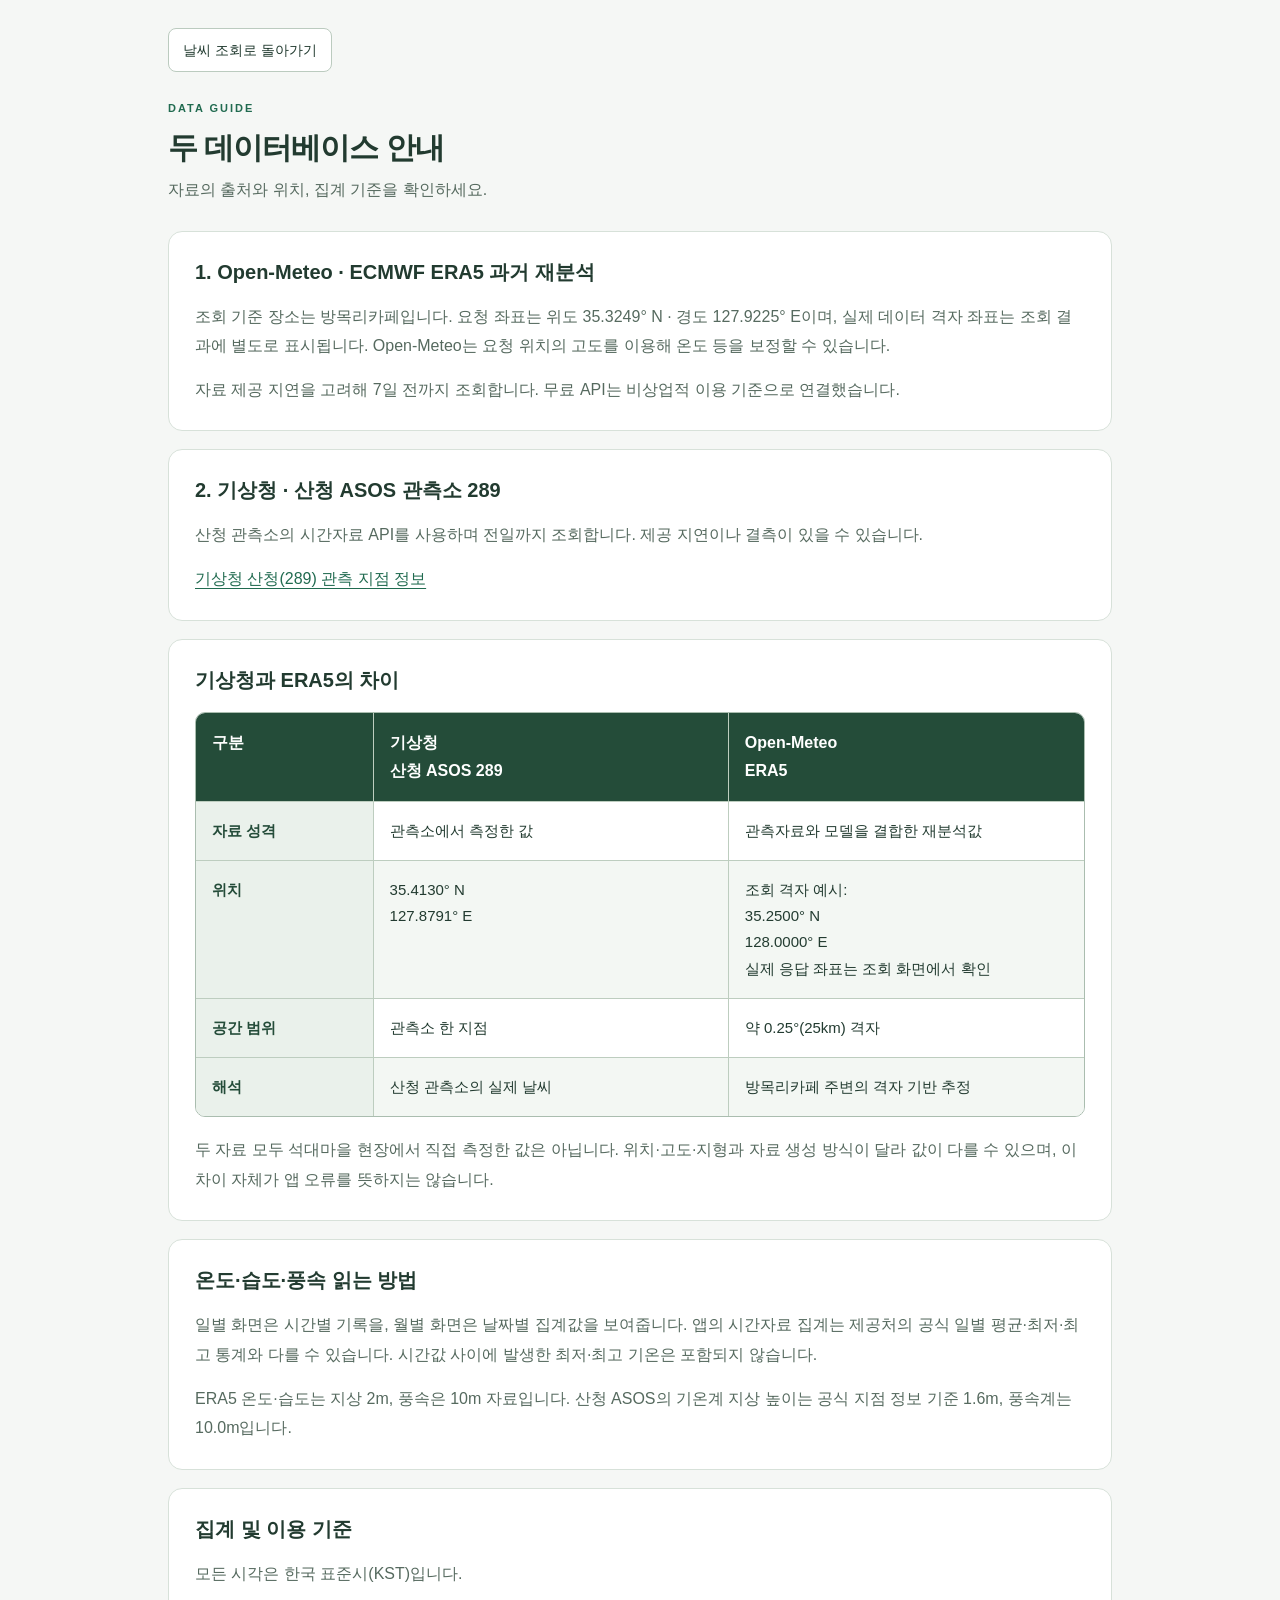
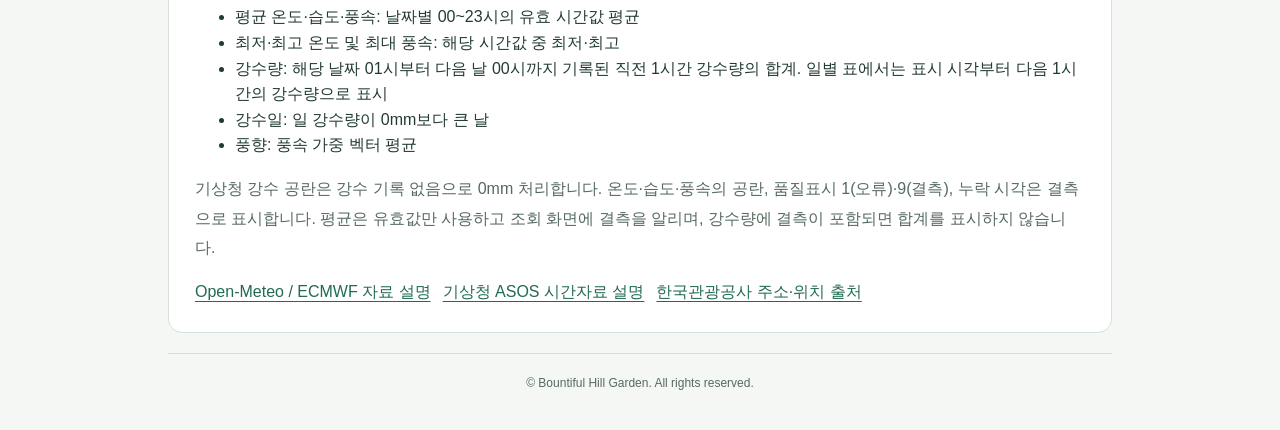
==== data-guide.html @ 792ea29c "Remove repeated explanations from data guide" ====
<!doctype html><html lang="ko"><head><meta charset="utf-8"><meta name="viewport" content="width=device-width,initial-scale=1"><title>두 데이터베이스 안내 · 석대마을 날씨 기록</title><meta name="description" content="산청군 단성면 방목리의 과거 날씨를 일별·월별로 조회하세요."><link rel="stylesheet" href="./design.css?v=20261015-readable"></head><body><main class="shell guide-shell"><a class="outline" href="./index.html">날씨 조회로 돌아가기</a><header class="guide-header"><div class="eyebrow">DATA GUIDE</div><h1>두 데이터베이스 안내</h1><p>자료의 출처와 위치, 집계 기준을 확인하세요.</p></header>
<section class="guide-section"><h2>1. Open-Meteo · ECMWF ERA5 과거 재분석</h2><p>조회 기준 장소는 방목리카페입니다. 요청 좌표는 위도 35.3249° N · 경도 127.9225° E이며, 실제 데이터 격자 좌표는 조회 결과에 별도로 표시됩니다. Open-Meteo는 요청 위치의 고도를 이용해 온도 등을 보정할 수 있습니다.</p><p>자료 제공 지연을 고려해 7일 전까지 조회합니다. 무료 API는 비상업적 이용 기준으로 연결했습니다.</p></section>
<section class="guide-section"><h2>2. 기상청 · 산청 ASOS 관측소 289</h2><p>산청 관측소의 시간자료 API를 사용하며 전일까지 조회합니다. 제공 지연이나 결측이 있을 수 있습니다.</p><p><a href="https://minwon.kma.go.kr/main/obvStn.do?searchFlag=DB001001&amp;searchStn=%EC%82%B0%EC%B2%AD" target="_blank" rel="noopener">기상청 산청(289) 관측 지점 정보</a></p></section>
<section class="guide-section"><h2>기상청과 ERA5의 차이</h2><div class="db-comparison"><table><caption class="sr-only">기상청 산청 관측자료와 ERA5 재분석자료 비교</caption><thead><tr><th scope="col">구분</th><th scope="col">기상청<br>산청 ASOS 289</th><th scope="col">Open-Meteo<br>ERA5</th></tr></thead><tbody><tr><th scope="row">자료 성격</th><td>관측소에서 측정한 값</td><td>관측자료와 모델을 결합한 재분석값</td></tr><tr><th scope="row">위치</th><td>35.4130° N<br>127.8791° E</td><td>조회 격자 예시:<br>35.2500° N<br>128.0000° E<br>실제 응답 좌표는 조회 화면에서 확인</td></tr><tr><th scope="row">공간 범위</th><td>관측소 한 지점</td><td>약 0.25°(25km) 격자</td></tr><tr><th scope="row">해석</th><td>산청 관측소의 실제 날씨</td><td>방목리카페 주변의 격자 기반 추정</td></tr></tbody></table></div><p>두 자료 모두 석대마을 현장에서 직접 측정한 값은 아닙니다. 위치·고도·지형과 자료 생성 방식이 달라 값이 다를 수 있으며, 이 차이 자체가 앱 오류를 뜻하지는 않습니다.</p></section>
<section class="guide-section"><h2>온도·습도·풍속 읽는 방법</h2><p>일별 화면은 시간별 기록을, 월별 화면은 날짜별 집계값을 보여줍니다. 앱의 시간자료 집계는 제공처의 공식 일별 평균·최저·최고 통계와 다를 수 있습니다. 시간값 사이에 발생한 최저·최고 기온은 포함되지 않습니다.</p><p>ERA5 온도·습도는 지상 2m, 풍속은 10m 자료입니다. 산청 ASOS의 기온계 지상 높이는 공식 지점 정보 기준 1.6m, 풍속계는 10.0m입니다.</p></section>
<section class="guide-section"><h2>집계 및 이용 기준</h2><p>모든 시각은 한국 표준시(KST)입니다.</p><ul><li>평균 온도·습도·풍속: 날짜별 00~23시의 유효 시간값 평균</li><li>최저·최고 온도 및 최대 풍속: 해당 시간값 중 최저·최고</li><li>강수량: 해당 날짜 01시부터 다음 날 00시까지 기록된 직전 1시간 강수량의 합계. 일별 표에서는 표시 시각부터 다음 1시간의 강수량으로 표시</li><li>강수일: 일 강수량이 0mm보다 큰 날</li><li>풍향: 풍속 가중 벡터 평균</li></ul><p>기상청 강수 공란은 강수 기록 없음으로 0mm 처리합니다. 온도·습도·풍속의 공란, 품질표시 1(오류)·9(결측), 누락 시각은 결측으로 표시합니다. 평균은 유효값만 사용하고 조회 화면에 결측을 알리며, 강수량에 결측이 포함되면 합계를 표시하지 않습니다.</p><p class="reference"><a href="https://open-meteo.com/en/docs/historical-weather-api" target="_blank" rel="noopener">Open-Meteo / ECMWF 자료 설명</a><a href="https://www.data.go.kr/data/15057210/openapi.do" target="_blank" rel="noopener">기상청 ASOS 시간자료 설명</a><a href="https://korean.visitkorea.or.kr/detail/ms_detail.do?cotid=a7427859-0ffd-41d9-b59a-51870dbc0fd1" target="_blank" rel="noopener">한국관광공사 주소·위치 출처</a></p></section><div class="copyright">© Bountiful Hill Garden. All rights reserved.</div></main></body></html>
---- design.css ----
:root{--green:#216b50;--ink:#223b30;--muted:#566a5f;--line:#d7e1d9;--soft:#f0f5f0}*{box-sizing:border-box}body{margin:0;background:#f5f7f5;color:var(--ink);font-family:Arial,'Apple SD Gothic Neo','Malgun Gothic',sans-serif;font-size:16px;line-height:1.6}button,input,select{font:inherit}button{cursor:pointer}button:disabled{cursor:default;opacity:.5}a{color:var(--green);text-underline-offset:4px}button:focus-visible,a:focus-visible,input:focus-visible,select:focus-visible,summary:focus-visible{outline:3px solid #77b798;outline-offset:3px}.layout{display:block}.shell{max-width:1180px;padding:28px;margin:auto}.top{border-bottom:1px solid var(--line);padding-bottom:16px;font-size:13px;color:var(--muted)}.hero{display:flex;justify-content:space-between;gap:24px;align-items:center;padding:30px 0}.eyebrow{font-size:11px;letter-spacing:2px;font-weight:700;color:var(--green)}h1{font-size:32px;line-height:1.3;letter-spacing:-1px;margin:10px 0}h2{font-size:21px;line-height:1.4;margin:0}h3{font-size:19px;margin:0 0 14px;line-height:1.4}p{margin:0;color:var(--muted)}.hero p{font-size:15px}.location{padding:16px 20px;background:var(--soft);border:1px solid var(--line);border-radius:12px;font-size:14px;max-width:360px}.location strong{display:block;margin-bottom:5px}.panel{background:#fff;border:1px solid var(--line);border-radius:14px}.database-panel{padding:20px;margin-bottom:24px}label{display:block;font-size:14px;font-weight:700;margin-bottom:8px}select,input{color:var(--ink);background:#fff;border:1px solid #bbcbbf;border-radius:8px;padding:11px 12px;min-height:46px;max-width:100%}.database-panel select{width:100%}.database-explanation{margin-top:12px;font-size:14px;color:var(--muted)}summary{cursor:pointer;color:var(--green);font-weight:600;padding:4px 0}.database-explanation p{margin-top:8px;line-height:1.8}.section-head{display:flex;align-items:center;justify-content:space-between;gap:12px;margin:24px 0 14px;flex-wrap:wrap}.section-head>div{min-width:0}.sub{font-size:14px;color:var(--muted);line-height:1.7}.filters{display:grid;grid-template-columns:1fr 1.4fr auto;gap:20px;padding:20px;align-items:end}.filters>div{min-width:0}.filters .hint{display:none}.filters input{width:100%}.seg{display:flex;padding:4px;background:#edf2ed;border-radius:10px}.seg button{flex:1;border:0;border-radius:7px;background:transparent;padding:10px 14px;color:var(--muted);min-height:44px}.seg button.active{background:white;color:var(--green);font-weight:700;box-shadow:0 1px 4px #173c3014}.primary{border:1px solid var(--green);background:var(--green);color:white;padding:12px 22px;min-height:48px;border-radius:9px;font-weight:700}.primary:hover:not(:disabled){background:#19543e}.outline{background:white;border:1px solid #bbcbbf;color:var(--ink);border-radius:8px;padding:10px 14px;min-height:44px;text-decoration:none;display:inline-block;font-size:14px}.status{font-size:14px;color:var(--muted);line-height:1.7;margin:12px 0 24px;min-height:24px}.status.error{color:#a03625}.date-with-weekday{display:flex;align-items:center;gap:8px;min-width:0}.date-with-weekday input{flex:1;min-width:0}.weekday{padding:11px 10px;background:var(--soft);border-radius:8px;font-size:14px;white-space:nowrap;color:var(--green);font-weight:700}[hidden]{display:none!important}.coordinate-panel{display:grid;grid-template-columns:1fr 1fr;gap:20px;padding:18px 20px;margin-bottom:16px;background:#eaf2ec;border:1px solid var(--line);border-radius:12px}.coordinate-panel strong{display:block;font-size:14px;margin-bottom:5px}.coordinate-panel span{font-size:15px;line-height:1.8}.cards{display:grid;grid-template-columns:repeat(4,minmax(0,1fr));gap:14px}.card{padding:20px}.card .symbol{display:none}.card small{font-size:15px;color:var(--muted)}.number{font-size:36px;line-height:1.25;font-weight:700;letter-spacing:-1px;margin:14px 0 10px;font-variant-numeric:tabular-nums}.number span{font-size:16px;font-weight:400;margin-left:5px;color:var(--muted);letter-spacing:0}.detail{font-size:13px;color:var(--muted);line-height:1.7;overflow-wrap:anywhere}.chart-panel,.table-panel,.compare-box{padding:22px;margin-top:20px}.chart-top{display:flex;justify-content:space-between;align-items:center;gap:16px;flex-wrap:wrap}.metric{display:flex;gap:5px;flex-wrap:wrap}.metric button{padding:9px 14px;min-height:42px;background:#f0f4f0;border:1px solid transparent;border-radius:7px;color:var(--muted);font-size:14px}.metric button.active{background:#e4eee6;border-color:#b7cdbb;color:#19543e;font-weight:700}.chart{height:230px;margin-top:22px}.chart svg,.compare-chart svg{width:100%;height:100%;display:block;overflow:visible}.empty{display:grid;place-items:center;height:100%;text-align:center;color:var(--muted);font-size:14px}.table-wrap{overflow:auto;max-width:100%;max-height:420px;margin-top:18px;border:1px solid var(--line);border-radius:9px;overscroll-behavior-x:contain}table{border-collapse:separate;border-spacing:0;width:100%;font-size:15px;white-space:nowrap;font-variant-numeric:tabular-nums}th,td{padding:14px 16px;text-align:right;border-bottom:1px solid var(--line)}th{background:#eaf1eb;color:#354f40;font-size:14px;font-weight:700;position:sticky;top:0;z-index:2}th:first-child,td:first-child{text-align:left}tbody tr:last-child td{border-bottom:0}tbody tr:nth-child(even) td{background:#f7f9f7}td.rain{color:#1b6247;font-weight:700}tbody tr:hover td{background:#eef4ef}.record-cards{display:none}.compare-box{margin-bottom:24px}.compare-form{display:grid;grid-template-columns:1fr 1fr auto;align-items:end;gap:18px;margin:20px 0}.compare-form>div{min-width:0}.compare-form input{width:100%}.compare-results{display:grid;grid-template-columns:repeat(3,minmax(0,1fr));gap:14px}.compare-card{padding:18px;background:var(--soft);border:1px solid var(--line);border-radius:10px;font-size:15px;line-height:1.8}.compare-card small{display:block;color:var(--muted);font-size:13px}.compare-card strong{display:block;font-size:30px;color:var(--ink);margin:8px 0;font-variant-numeric:tabular-nums}.compare-legend{display:flex;gap:18px;flex-wrap:wrap;margin-top:22px;font-size:14px}.compare-chart{height:230px;margin-top:14px}.guide-link{text-align:center;margin:26px 0 18px}.guide-link a{display:inline-block;padding:10px;font-size:15px;font-weight:600}.copyright{text-align:center;padding:20px 0 8px;margin-top:20px;border-top:1px solid var(--line);font-size:12px;color:var(--muted)}
/* A dedicated document layout keeps the comparison readable. */
.guide-shell{max-width:1000px}.guide-header{margin:28px 0}.guide-header h1{font-size:30px}.guide-header p{max-width:720px}.guide-section{padding:26px;background:#fff;border:1px solid var(--line);border-radius:14px;margin-bottom:18px}.guide-section p+p{margin-top:14px}.guide-section p{line-height:1.85;font-size:16px}.db-comparison{border:1px solid #aabdaf;border-radius:10px;overflow:hidden;margin:18px 0}.db-comparison table{table-layout:fixed;white-space:normal;font-size:15px}.db-comparison th,.db-comparison td{position:static;text-align:left;vertical-align:top;padding:16px;border-right:1px solid #bdcdbf;border-bottom:1px solid #bdcdbf;line-height:1.75;overflow-wrap:anywhere}.db-comparison thead th{background:#244c39;color:white;font-size:16px}.db-comparison th:first-child{width:20%}.db-comparison tr>*:last-child{border-right:0}.db-comparison tbody th{background:#eaf1eb;color:#244c39;font-weight:700;font-size:15px}.db-comparison tbody tr:last-child>*{border-bottom:0}.db-comparison tbody tr:nth-child(even) td{background:#f3f7f3}.guide-note{padding:14px 16px;background:var(--soft);border-radius:8px}.reference{font-size:14px;line-height:2}.reference a{display:inline-block;margin-right:12px}.sr-only{position:absolute;width:1px;height:1px;padding:0;margin:-1px;overflow:hidden;clip:rect(0,0,0,0);white-space:nowrap;border:0}
@media(max-width:900px){.location{display:none}.cards{grid-template-columns:repeat(2,minmax(0,1fr))}.filters{grid-template-columns:1fr 1fr}.filters .primary{grid-column:1/-1}.compare-form{grid-template-columns:1fr 1fr}.compare-form button{grid-column:1/-1}}
@media(max-width:700px){body{font-size:15px}.shell{padding:20px 16px}.top{font-size:12px}.hero{padding:24px 0}.hero h1{font-size:28px}.hero p{font-size:15px;line-height:1.75}.section-head{margin:22px 0 12px}h2{font-size:19px}.database-panel,.filters{padding:16px}.database-panel{margin-bottom:20px}.filters{grid-template-columns:1fr;gap:16px}.filters .primary{grid-column:auto}.database-panel select{font-size:16px}.status{font-size:14px;margin-bottom:20px}.coordinate-panel{grid-template-columns:1fr;gap:14px;padding:16px}.coordinate-panel strong{font-size:14px}.coordinate-panel span{font-size:15px}.cards{gap:10px}.card{padding:16px}.card small{font-size:14px}.number{font-size:32px;margin:12px 0 8px}.number span{font-size:14px}.detail{font-size:13px}.chart-panel,.table-panel,.compare-box{padding:16px;margin-top:18px}.metric{display:grid;grid-template-columns:repeat(4,minmax(0,1fr));width:100%;gap:6px}.metric button{padding:9px 4px;font-size:14px;min-height:44px}.chart,.compare-chart{height:210px}.chart-top{align-items:flex-start}.sub{font-size:14px}.table-wrap{max-height:380px}.table-wrap table{min-width:780px}.compare-box .table-wrap table{min-width:450px}th,td{padding:13px 14px}.table-wrap th:first-child,.table-wrap td:first-child{position:sticky;left:0;background:#fff;z-index:1}.table-wrap th:first-child{background:#eaf1eb;z-index:3}.compare-form{grid-template-columns:1fr;gap:14px}.compare-form button{grid-column:auto}.compare-results{grid-template-columns:1fr;gap:10px}.compare-card{padding:16px}.compare-card strong{font-size:29px}.copyright{font-size:12px}.guide-header h1{font-size:27px}.guide-header{margin:24px 0}.guide-section{padding:18px 16px}.guide-section h3{font-size:19px}.guide-section p{font-size:15px;line-height:1.85}.db-comparison{margin:16px -4px}.db-comparison th:first-child{width:19%}.db-comparison th,.db-comparison td{padding:12px 8px;font-size:14px;line-height:1.75}.db-comparison thead th{font-size:14px}.db-comparison tbody th{font-size:14px}.reference a{margin-bottom:6px}.guide-note{padding:12px}.outline{font-size:14px}}
@media(max-width:360px){.shell{padding:16px 12px}.card{padding:13px}.number{font-size:28px}.number span{font-size:13px}.weekday{padding:11px 7px}.db-comparison th,.db-comparison td{padding:10px 6px;font-size:13px}}

.guide-section h2{font-size:20px;margin-bottom:16px}@media(max-width:700px){.guide-section h2{font-size:19px}}
.db-comparison tbody th{word-break:keep-all;overflow-wrap:normal}@media(max-width:700px){.db-comparison th:first-child{width:22%}}
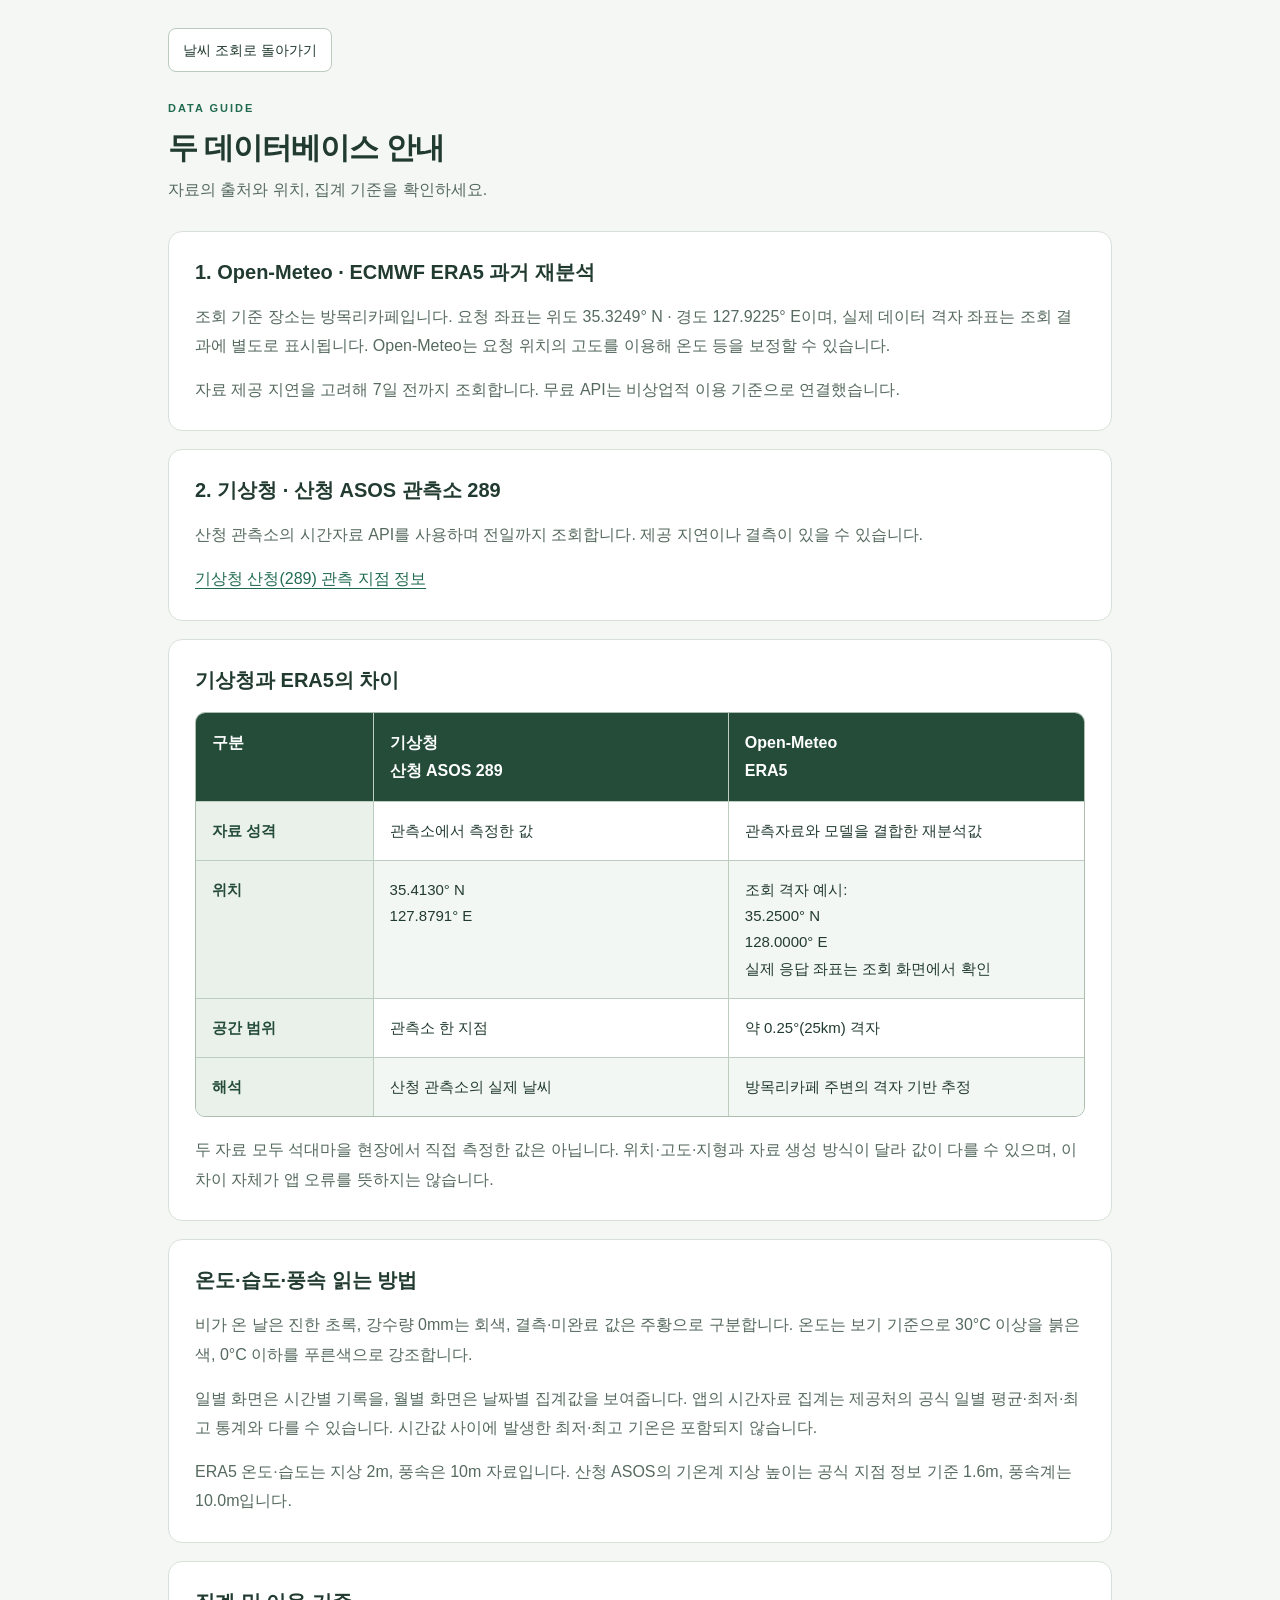
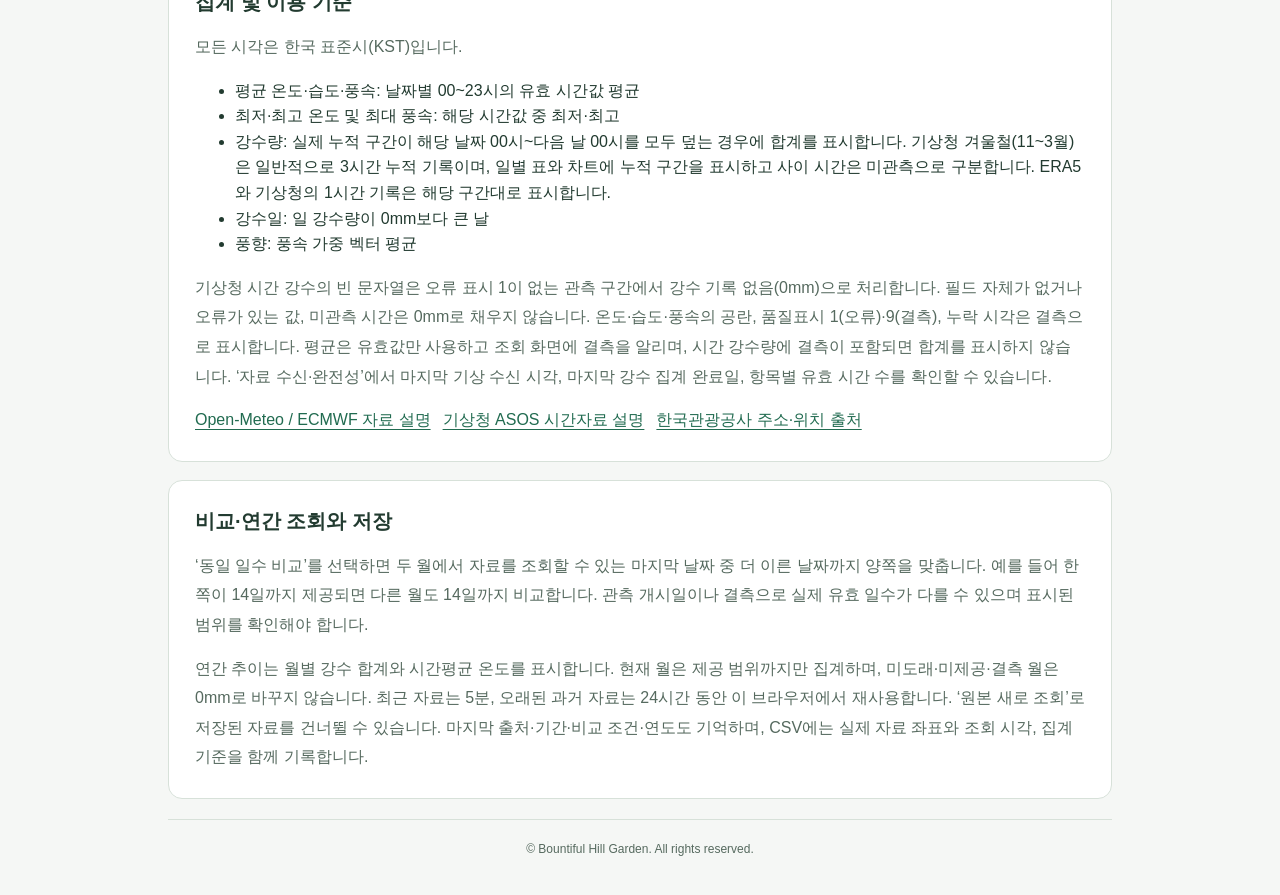
==== commit 72f4a285: "Improve weather tabs, rainfall readability, data quality and annual trends" ====
--- a/data-guide.html
+++ b/data-guide.html
@@ -2,5 +2,5 @@
 <section class="guide-section"><h2>1. Open-Meteo · ECMWF ERA5 과거 재분석</h2><p>조회 기준 장소는 방목리카페입니다. 요청 좌표는 위도 35.3249° N · 경도 127.9225° E이며, 실제 데이터 격자 좌표는 조회 결과에 별도로 표시됩니다. Open-Meteo는 요청 위치의 고도를 이용해 온도 등을 보정할 수 있습니다.</p><p>자료 제공 지연을 고려해 7일 전까지 조회합니다. 무료 API는 비상업적 이용 기준으로 연결했습니다.</p></section>
 <section class="guide-section"><h2>2. 기상청 · 산청 ASOS 관측소 289</h2><p>산청 관측소의 시간자료 API를 사용하며 전일까지 조회합니다. 제공 지연이나 결측이 있을 수 있습니다.</p><p><a href="https://minwon.kma.go.kr/main/obvStn.do?searchFlag=DB001001&amp;searchStn=%EC%82%B0%EC%B2%AD" target="_blank" rel="noopener">기상청 산청(289) 관측 지점 정보</a></p></section>
 <section class="guide-section"><h2>기상청과 ERA5의 차이</h2><div class="db-comparison"><table><caption class="sr-only">기상청 산청 관측자료와 ERA5 재분석자료 비교</caption><thead><tr><th scope="col">구분</th><th scope="col">기상청<br>산청 ASOS 289</th><th scope="col">Open-Meteo<br>ERA5</th></tr></thead><tbody><tr><th scope="row">자료 성격</th><td>관측소에서 측정한 값</td><td>관측자료와 모델을 결합한 재분석값</td></tr><tr><th scope="row">위치</th><td>35.4130° N<br>127.8791° E</td><td>조회 격자 예시:<br>35.2500° N<br>128.0000° E<br>실제 응답 좌표는 조회 화면에서 확인</td></tr><tr><th scope="row">공간 범위</th><td>관측소 한 지점</td><td>약 0.25°(25km) 격자</td></tr><tr><th scope="row">해석</th><td>산청 관측소의 실제 날씨</td><td>방목리카페 주변의 격자 기반 추정</td></tr></tbody></table></div><p>두 자료 모두 석대마을 현장에서 직접 측정한 값은 아닙니다. 위치·고도·지형과 자료 생성 방식이 달라 값이 다를 수 있으며, 이 차이 자체가 앱 오류를 뜻하지는 않습니다.</p></section>
-<section class="guide-section"><h2>온도·습도·풍속 읽는 방법</h2><p>일별 화면은 시간별 기록을, 월별 화면은 날짜별 집계값을 보여줍니다. 앱의 시간자료 집계는 제공처의 공식 일별 평균·최저·최고 통계와 다를 수 있습니다. 시간값 사이에 발생한 최저·최고 기온은 포함되지 않습니다.</p><p>ERA5 온도·습도는 지상 2m, 풍속은 10m 자료입니다. 산청 ASOS의 기온계 지상 높이는 공식 지점 정보 기준 1.6m, 풍속계는 10.0m입니다.</p></section>
-<section class="guide-section"><h2>집계 및 이용 기준</h2><p>모든 시각은 한국 표준시(KST)입니다.</p><ul><li>평균 온도·습도·풍속: 날짜별 00~23시의 유효 시간값 평균</li><li>최저·최고 온도 및 최대 풍속: 해당 시간값 중 최저·최고</li><li>강수량: 해당 날짜 01시부터 다음 날 00시까지 기록된 직전 1시간 강수량의 합계. 일별 표에서는 표시 시각부터 다음 1시간의 강수량으로 표시</li><li>강수일: 일 강수량이 0mm보다 큰 날</li><li>풍향: 풍속 가중 벡터 평균</li></ul><p>기상청 강수 공란은 강수 기록 없음으로 0mm 처리합니다. 온도·습도·풍속의 공란, 품질표시 1(오류)·9(결측), 누락 시각은 결측으로 표시합니다. 평균은 유효값만 사용하고 조회 화면에 결측을 알리며, 강수량에 결측이 포함되면 합계를 표시하지 않습니다.</p><p class="reference"><a href="https://open-meteo.com/en/docs/historical-weather-api" target="_blank" rel="noopener">Open-Meteo / ECMWF 자료 설명</a><a href="https://www.data.go.kr/data/15057210/openapi.do" target="_blank" rel="noopener">기상청 ASOS 시간자료 설명</a><a href="https://korean.visitkorea.or.kr/detail/ms_detail.do?cotid=a7427859-0ffd-41d9-b59a-51870dbc0fd1" target="_blank" rel="noopener">한국관광공사 주소·위치 출처</a></p></section><div class="copyright">© Bountiful Hill Garden. All rights reserved.</div></main></body></html>+<section class="guide-section"><h2>온도·습도·풍속 읽는 방법</h2><p>비가 온 날은 진한 초록, 강수량 0mm는 회색, 결측·미완료 값은 주황으로 구분합니다. 온도는 보기 기준으로 30°C 이상을 붉은색, 0°C 이하를 푸른색으로 강조합니다.</p><p>일별 화면은 시간별 기록을, 월별 화면은 날짜별 집계값을 보여줍니다. 앱의 시간자료 집계는 제공처의 공식 일별 평균·최저·최고 통계와 다를 수 있습니다. 시간값 사이에 발생한 최저·최고 기온은 포함되지 않습니다.</p><p>ERA5 온도·습도는 지상 2m, 풍속은 10m 자료입니다. 산청 ASOS의 기온계 지상 높이는 공식 지점 정보 기준 1.6m, 풍속계는 10.0m입니다.</p></section>
+<section class="guide-section"><h2>집계 및 이용 기준</h2><p>모든 시각은 한국 표준시(KST)입니다.</p><ul><li>평균 온도·습도·풍속: 날짜별 00~23시의 유효 시간값 평균</li><li>최저·최고 온도 및 최대 풍속: 해당 시간값 중 최저·최고</li><li>강수량: 실제 누적 구간이 해당 날짜 00시~다음 날 00시를 모두 덮는 경우에 합계를 표시합니다. 기상청 겨울철(11~3월)은 일반적으로 3시간 누적 기록이며, 일별 표와 차트에 누적 구간을 표시하고 사이 시간은 미관측으로 구분합니다. ERA5와 기상청의 1시간 기록은 해당 구간대로 표시합니다.</li><li>강수일: 일 강수량이 0mm보다 큰 날</li><li>풍향: 풍속 가중 벡터 평균</li></ul><p>기상청 시간 강수의 빈 문자열은 오류 표시 1이 없는 관측 구간에서 강수 기록 없음(0mm)으로 처리합니다. 필드 자체가 없거나 오류가 있는 값, 미관측 시간은 0mm로 채우지 않습니다. 온도·습도·풍속의 공란, 품질표시 1(오류)·9(결측), 누락 시각은 결측으로 표시합니다. 평균은 유효값만 사용하고 조회 화면에 결측을 알리며, 시간 강수량에 결측이 포함되면 합계를 표시하지 않습니다. ‘자료 수신·완전성’에서 마지막 기상 수신 시각, 마지막 강수 집계 완료일, 항목별 유효 시간 수를 확인할 수 있습니다.</p><p class="reference"><a href="https://open-meteo.com/en/docs/historical-weather-api" target="_blank" rel="noopener">Open-Meteo / ECMWF 자료 설명</a><a href="https://www.data.go.kr/data/15057210/openapi.do" target="_blank" rel="noopener">기상청 ASOS 시간자료 설명</a><a href="https://korean.visitkorea.or.kr/detail/ms_detail.do?cotid=a7427859-0ffd-41d9-b59a-51870dbc0fd1" target="_blank" rel="noopener">한국관광공사 주소·위치 출처</a></p></section><section class="guide-section"><h2>비교·연간 조회와 저장</h2><p>‘동일 일수 비교’를 선택하면 두 월에서 자료를 조회할 수 있는 마지막 날짜 중 더 이른 날짜까지 양쪽을 맞춥니다. 예를 들어 한쪽이 14일까지 제공되면 다른 월도 14일까지 비교합니다. 관측 개시일이나 결측으로 실제 유효 일수가 다를 수 있으며 표시된 범위를 확인해야 합니다.</p><p>연간 추이는 월별 강수 합계와 시간평균 온도를 표시합니다. 현재 월은 제공 범위까지만 집계하며, 미도래·미제공·결측 월은 0mm로 바꾸지 않습니다. 최근 자료는 5분, 오래된 과거 자료는 24시간 동안 이 브라우저에서 재사용합니다. ‘원본 새로 조회’로 저장된 자료를 건너뛸 수 있습니다. 마지막 출처·기간·비교 조건·연도도 기억하며, CSV에는 실제 자료 좌표와 조회 시각, 집계 기준을 함께 기록합니다.</p></section><div class="copyright">© Bountiful Hill Garden. All rights reserved.</div></main></body></html>
--- a/design.css
+++ b/design.css
@@ -7,3 +7,13 @@
 
 .guide-section h2{font-size:20px;margin-bottom:16px}@media(max-width:700px){.guide-section h2{font-size:19px}}
 .db-comparison tbody th{word-break:keep-all;overflow-wrap:normal}@media(max-width:700px){.db-comparison th:first-child{width:22%}}
+/* Separate tasks and keep query controls within one desktop row. */
+.view-tabs{display:flex;gap:6px;border-bottom:1px solid var(--line);margin-bottom:20px}.view-tabs button{border:0;background:transparent;color:var(--muted);font-weight:700;font-size:16px;padding:12px 24px;min-height:48px;border-bottom:3px solid transparent}.view-tabs button[aria-selected="true"]{color:var(--green);border-bottom-color:var(--green)}.query-controls{display:grid;grid-template-columns:minmax(250px,1.3fr) minmax(0,3fr);gap:18px;align-items:start;background:white;border:1px solid var(--line);border-radius:12px;padding:18px}.query-controls .database-panel{border:0;padding:0;margin:0;background:transparent}.query-controls .filters,.query-controls .compare-form{border:0;background:transparent;padding:0;margin:0;gap:16px;grid-template-columns:minmax(130px,1fr) minmax(170px,1.3fr) auto}.query-controls .compare-form{grid-template-columns:1fr 1fr auto}.database-explanation{font-size:13px;margin-top:8px}.coordinate-disclosure{margin:0 0 16px;border:1px solid var(--line);background:#edf3ee;border-radius:10px;padding:10px 16px}.coordinate-disclosure>summary{font-size:14px}.coordinate-disclosure .coordinate-panel{border:0;padding:8px 0 0;background:none;margin:0}.record-disclosure>summary{font-size:19px;color:var(--ink);padding:0;font-weight:700}.disclosure-content{margin-top:12px}.hero{padding:22px 0}.query-heading{margin-top:16px}.compact-controls{display:flex;justify-content:space-between;align-items:center;gap:12px;border:1px solid var(--line);border-radius:10px;background:white;padding:12px 14px}.compact-controls p{font-size:14px;line-height:1.7}.compact-controls button{flex-shrink:0}.rain-summary{width:100%;min-width:0!important;table-layout:fixed;white-space:normal}.rain-summary th,.rain-summary td{text-align:center;padding:12px 10px;font-size:15px;position:static!important}.rain-summary th:first-child,.rain-summary td:first-child{text-align:left}.rain-summary td strong{font-size:22px;font-weight:700}.rain-summary .stat-label{color:var(--muted)}.compare-results{display:block}.compare-summary-wrap{overflow:auto;border:1px solid var(--line);border-radius:10px}.compare-change{margin-top:12px;font-size:15px;background:var(--soft);border-radius:8px;padding:10px 14px}.compare-meta{margin-top:10px;font-size:13px;color:var(--muted);line-height:1.7}.comparison>.section-head{margin:0}.compare-box{margin-top:0}.table-panel{max-height:none}#comparison .compare-chart{height:220px}
+@media(min-width:701px) and (max-width:1000px){.query-controls{grid-template-columns:1fr}.query-controls .filters,.query-controls .compare-form{grid-template-columns:1fr 1fr auto}.query-controls .filters .primary,.query-controls .compare-form button{grid-column:auto}}
+@media(max-width:700px){.hero{padding:16px 0}.hero .eyebrow{display:none}.hero h1{margin:4px 0 8px}.hero p{font-size:14px}.view-tabs{position:sticky;top:0;background:#f5f7f5;z-index:5;margin-bottom:16px}.view-tabs button{flex:1;padding:11px 12px}.query-controls{grid-template-columns:1fr;padding:16px;gap:14px}.query-controls .filters{grid-template-columns:1fr 1fr;gap:12px}.query-controls .filters .primary{grid-column:1/-1}.query-controls .compare-form{grid-template-columns:1fr 1fr;gap:12px}.query-controls .compare-form button{grid-column:1/-1}.query-controls .seg button{padding:10px 8px;font-size:15px}.query-controls .weekday{font-size:12px;padding:10px 5px}.query-controls .date-with-weekday{flex-wrap:wrap}.query-controls .weekday{padding:0;background:none}.record-disclosure>summary{font-size:18px;min-height:28px}.coordinate-disclosure{padding:9px 14px}.cards .detail{font-size:13px}.card{padding:14px}.number{font-size:30px}.rain-summary th,.rain-summary td{font-size:13px;padding:10px 6px}.rain-summary td strong{font-size:20px}.rain-summary th:first-child{width:24%}.compare-change{font-size:14px;padding:10px 12px}.compare-meta{font-size:13px}.compare-box .section-head .sub{font-size:13px}.compare-box .table-wrap{max-height:320px}.compact-controls{align-items:flex-start}#comparison .compare-chart{height:195px}}
+/* Data quality, observed precipitation intervals and yearly exploration. */
+.same-days{grid-column:1/-1;display:flex;align-items:center;gap:8px;margin:0;font-size:14px;color:var(--green)}.same-days input{width:18px!important;height:18px;min-height:0;margin:0;accent-color:var(--green)}.year-form{display:grid;grid-template-columns:minmax(120px,1fr) auto;gap:16px;align-items:end}.year-form input{width:100%;max-width:260px}.quality-disclosure{margin-bottom:12px;border:1px solid var(--line);border-radius:10px;background:white;padding:10px 14px}.quality-disclosure summary{font-size:14px}.quality-report{margin:8px 0 12px}.quality-report p{font-size:14px;line-height:1.8;margin-top:5px}.rain-window{display:block;font-size:12px;color:var(--muted);font-weight:400;line-height:1.6;margin-top:3px}.retry-row{margin:0 0 16px}.retry-row:has(>button:not([hidden])){display:block}.retry-row:has(>button[hidden]):not(:has(>button:not([hidden]))){display:none}.year-box{padding:22px}.year-box .section-head{margin:0 0 16px}.year-box .table-wrap{max-height:440px}.year-box td:last-child{white-space:normal;min-width:240px}.year-box .metric{margin-bottom:14px}.year-box #yearQuality{margin-top:10px}.year-box table{min-width:680px}.year-box .chart{height:230px}#coverage{font-size:13px;line-height:1.8;max-width:760px}.compare-meta{line-height:1.8}.view-tabs button{padding-left:20px;padding-right:20px}
+@media(max-width:700px){.view-tabs button{font-size:14px;padding:11px 6px}.year-form{grid-template-columns:1fr auto}.year-form input{max-width:none}.year-box{padding:16px}.year-box .section-head{align-items:flex-start}.quality-report p{font-size:13px}.quality-disclosure{padding:9px 14px}.quality-disclosure summary{font-size:14px}.rain-window{font-size:12px}.table-wrap table{min-width:740px}.year-box .table-wrap table{min-width:630px}.year-box .chart{height:210px}.same-days{font-size:13px}#coverage{font-size:13px}.compare-summary-wrap .rain-summary{min-width:0!important}}
+/* Precipitation is primary; zero and unobserved values stay readable. */
+.prominent-tabs{border:1px solid #c4d3c8;background:#e8efe9;padding:5px;border-radius:12px;gap:6px}.prominent-tabs button{flex:1;border:1px solid transparent;border-bottom:1px solid transparent;border-radius:8px;color:#4e6255;padding:12px 16px;background:transparent;font-weight:700}.prominent-tabs button[aria-selected="true"]{background:#216b50;color:#fff;border-color:#216b50;box-shadow:0 2px 5px #173c301a}.cards>.card:first-child{background:#edf6ee;border-color:#9cbea5}.cards>.card:first-child>small{color:#195239;font-weight:700}.cards>.card:first-child .number{font-size:40px}.rain-wet{color:#175b3e!important;font-weight:700!important}.rain-zero,.unobserved{color:#647268!important;font-weight:400!important}.quality-warning{color:#8f590c!important;font-weight:700!important}.rain-day td:first-child{color:#175b3e;font-weight:700;border-left:3px solid #216b50}.temp-hot{color:#a33b28;font-weight:700}.temp-cold{color:#235f92;font-weight:700}.data-legend{margin-top:12px;font-size:13px;line-height:1.8;color:#5d6f62}.data-legend b{color:#175b3e}.rain-zero .rain-window,.unobserved .rain-window{color:#647268}.rain-summary td.rain-zero strong{font-weight:400}.quality-report p{color:#4f6356}.same-days{background:#eef5ef;padding:7px 9px;border-radius:6px}
+@media(max-width:700px){.prominent-tabs{background:#e8efe9;margin-bottom:16px;padding:4px}.prominent-tabs button{font-size:14px;padding:11px 5px}.cards>.card:first-child .number{font-size:35px}.data-legend{font-size:12px}.rain-day td:first-child{border-left-width:2px}}
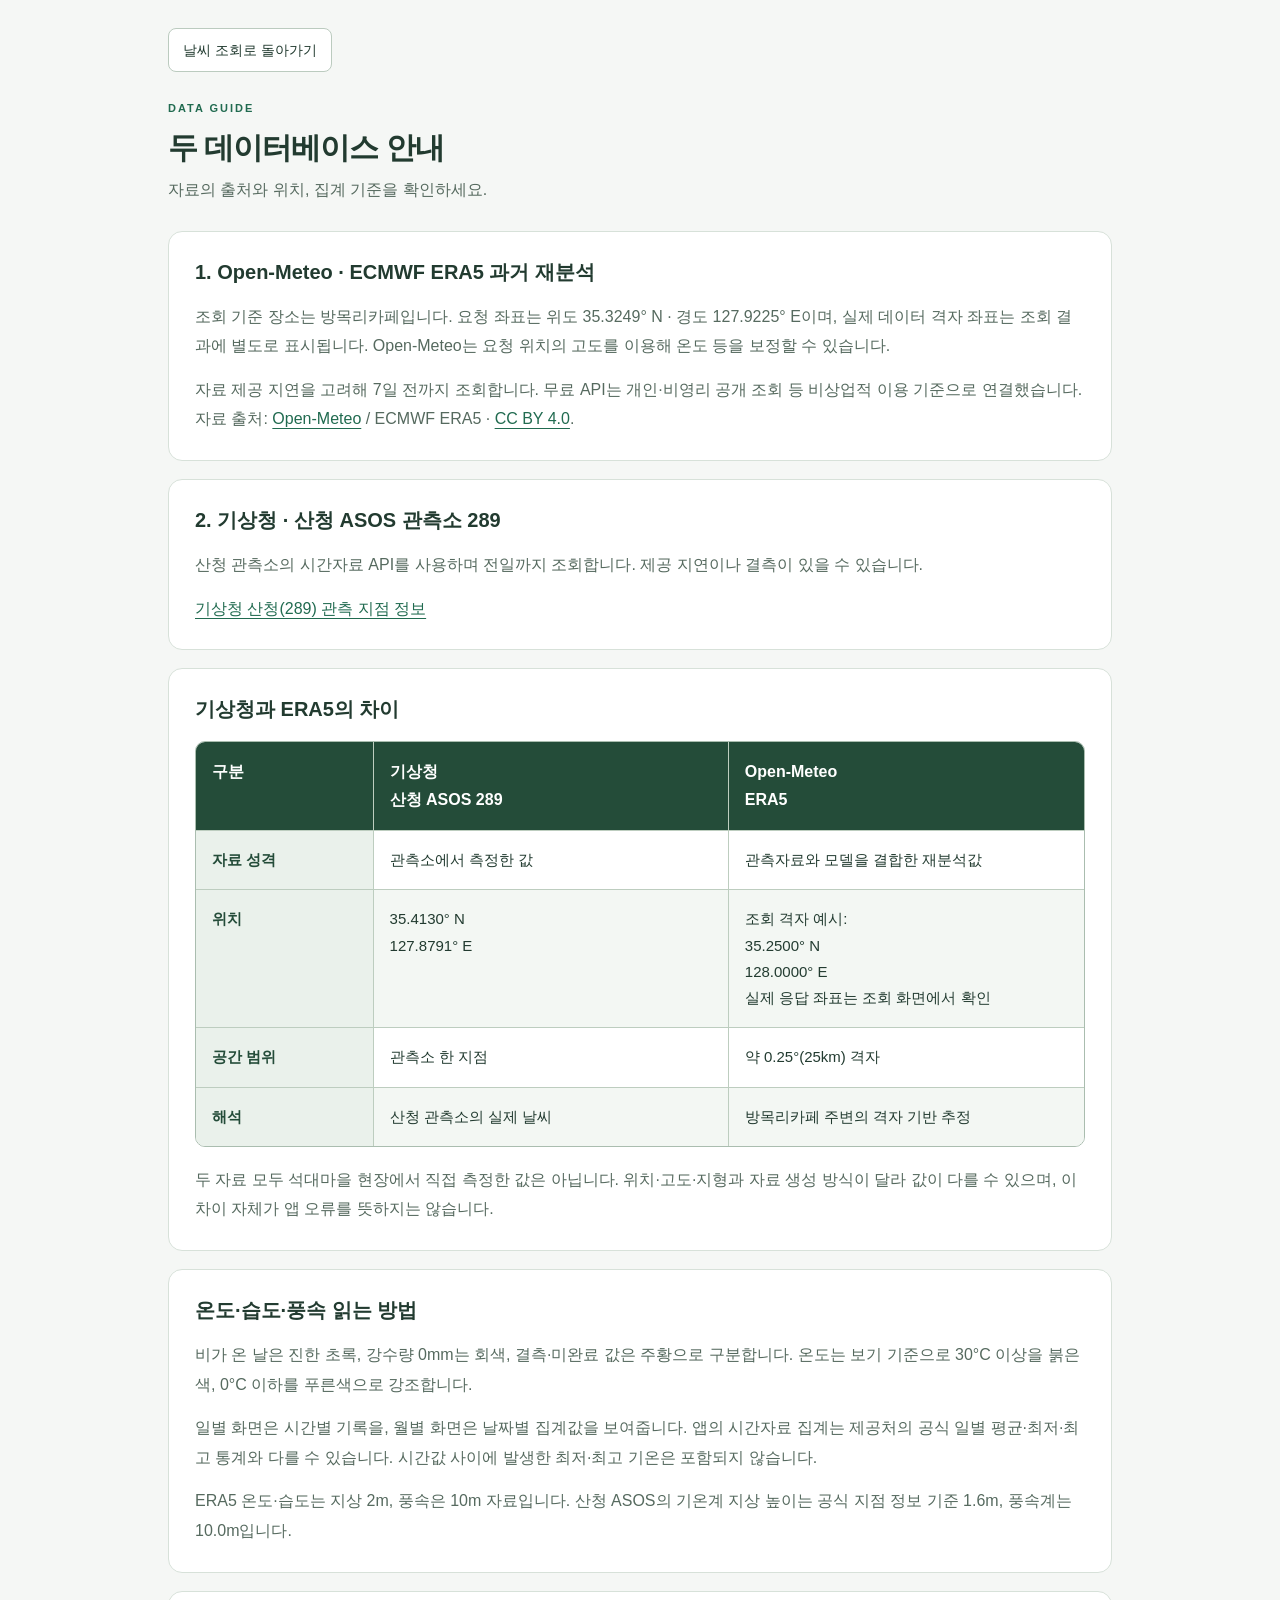
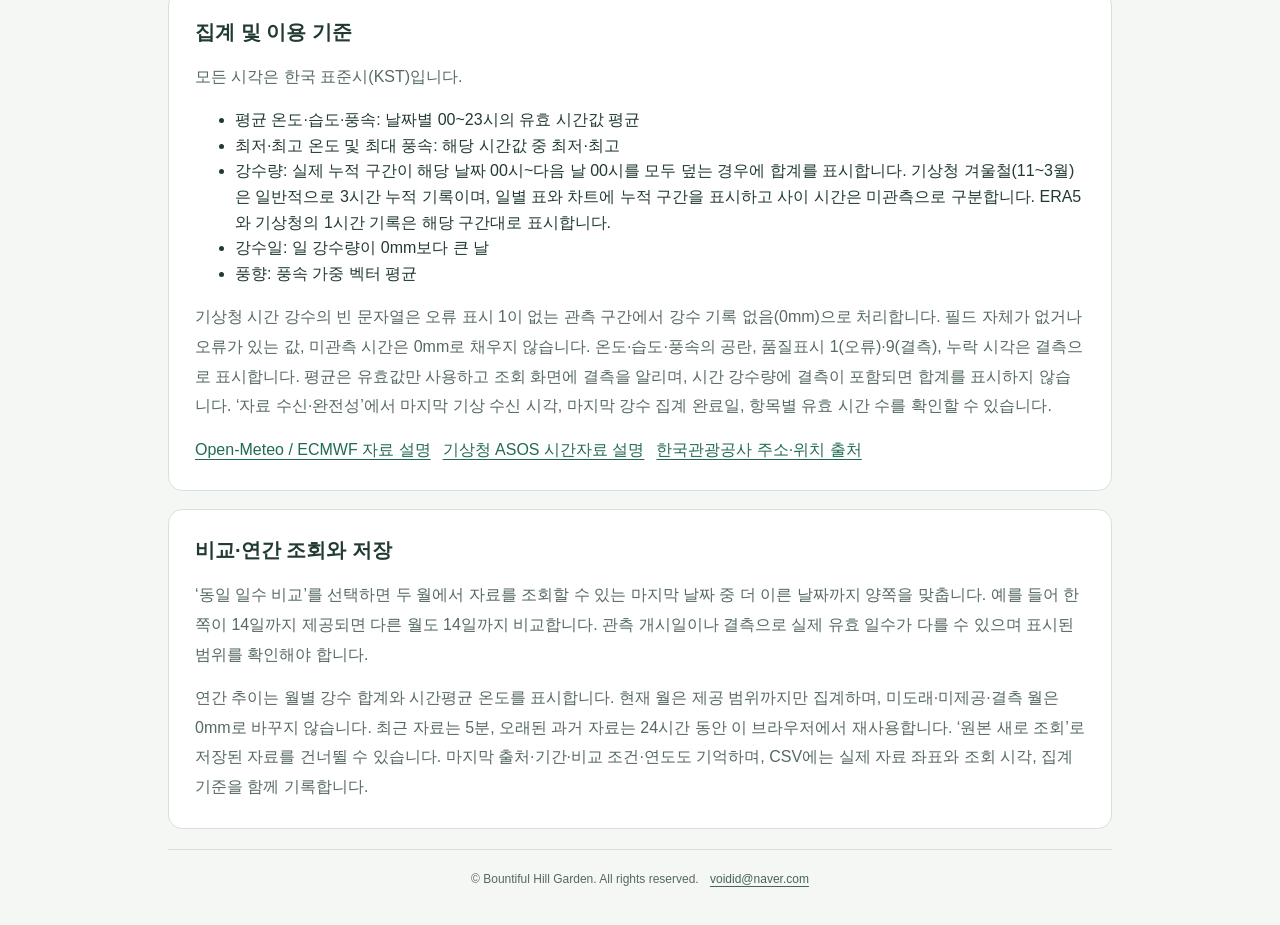
==== commit db94c0d4: "Final release checks, clear errors and contact link" ====
--- a/data-guide.html
+++ b/data-guide.html
@@ -1,6 +1,6 @@
-<!doctype html><html lang="ko"><head><meta charset="utf-8"><meta name="viewport" content="width=device-width,initial-scale=1"><title>두 데이터베이스 안내 · 석대마을 날씨 기록</title><meta name="description" content="산청군 단성면 방목리의 과거 날씨를 일별·월별로 조회하세요."><link rel="stylesheet" href="./design.css?v=20261015-readable"></head><body><main class="shell guide-shell"><a class="outline" href="./index.html">날씨 조회로 돌아가기</a><header class="guide-header"><div class="eyebrow">DATA GUIDE</div><h1>두 데이터베이스 안내</h1><p>자료의 출처와 위치, 집계 기준을 확인하세요.</p></header>
-<section class="guide-section"><h2>1. Open-Meteo · ECMWF ERA5 과거 재분석</h2><p>조회 기준 장소는 방목리카페입니다. 요청 좌표는 위도 35.3249° N · 경도 127.9225° E이며, 실제 데이터 격자 좌표는 조회 결과에 별도로 표시됩니다. Open-Meteo는 요청 위치의 고도를 이용해 온도 등을 보정할 수 있습니다.</p><p>자료 제공 지연을 고려해 7일 전까지 조회합니다. 무료 API는 비상업적 이용 기준으로 연결했습니다.</p></section>
+<!doctype html><html lang="ko"><head><meta charset="utf-8"><meta name="viewport" content="width=device-width,initial-scale=1"><title>두 데이터베이스 안내 · 석대마을 날씨 기록</title><meta name="description" content="산청군 단성면 방목리의 과거 날씨를 일별·월별로 조회하세요."><link rel="stylesheet" href="./design.css?v=20261015-final-audit"></head><body><main class="shell guide-shell"><a class="outline" href="./index.html">날씨 조회로 돌아가기</a><header class="guide-header"><div class="eyebrow">DATA GUIDE</div><h1>두 데이터베이스 안내</h1><p>자료의 출처와 위치, 집계 기준을 확인하세요.</p></header>
+<section class="guide-section"><h2>1. Open-Meteo · ECMWF ERA5 과거 재분석</h2><p>조회 기준 장소는 방목리카페입니다. 요청 좌표는 위도 35.3249° N · 경도 127.9225° E이며, 실제 데이터 격자 좌표는 조회 결과에 별도로 표시됩니다. Open-Meteo는 요청 위치의 고도를 이용해 온도 등을 보정할 수 있습니다.</p><p>자료 제공 지연을 고려해 7일 전까지 조회합니다. 무료 API는 개인·비영리 공개 조회 등 비상업적 이용 기준으로 연결했습니다. 자료 출처: <a href="https://open-meteo.com/" target="_blank" rel="noopener">Open-Meteo</a> / ECMWF ERA5 · <a href="https://creativecommons.org/licenses/by/4.0/" target="_blank" rel="noopener">CC BY 4.0</a>.</p></section>
 <section class="guide-section"><h2>2. 기상청 · 산청 ASOS 관측소 289</h2><p>산청 관측소의 시간자료 API를 사용하며 전일까지 조회합니다. 제공 지연이나 결측이 있을 수 있습니다.</p><p><a href="https://minwon.kma.go.kr/main/obvStn.do?searchFlag=DB001001&amp;searchStn=%EC%82%B0%EC%B2%AD" target="_blank" rel="noopener">기상청 산청(289) 관측 지점 정보</a></p></section>
 <section class="guide-section"><h2>기상청과 ERA5의 차이</h2><div class="db-comparison"><table><caption class="sr-only">기상청 산청 관측자료와 ERA5 재분석자료 비교</caption><thead><tr><th scope="col">구분</th><th scope="col">기상청<br>산청 ASOS 289</th><th scope="col">Open-Meteo<br>ERA5</th></tr></thead><tbody><tr><th scope="row">자료 성격</th><td>관측소에서 측정한 값</td><td>관측자료와 모델을 결합한 재분석값</td></tr><tr><th scope="row">위치</th><td>35.4130° N<br>127.8791° E</td><td>조회 격자 예시:<br>35.2500° N<br>128.0000° E<br>실제 응답 좌표는 조회 화면에서 확인</td></tr><tr><th scope="row">공간 범위</th><td>관측소 한 지점</td><td>약 0.25°(25km) 격자</td></tr><tr><th scope="row">해석</th><td>산청 관측소의 실제 날씨</td><td>방목리카페 주변의 격자 기반 추정</td></tr></tbody></table></div><p>두 자료 모두 석대마을 현장에서 직접 측정한 값은 아닙니다. 위치·고도·지형과 자료 생성 방식이 달라 값이 다를 수 있으며, 이 차이 자체가 앱 오류를 뜻하지는 않습니다.</p></section>
 <section class="guide-section"><h2>온도·습도·풍속 읽는 방법</h2><p>비가 온 날은 진한 초록, 강수량 0mm는 회색, 결측·미완료 값은 주황으로 구분합니다. 온도는 보기 기준으로 30°C 이상을 붉은색, 0°C 이하를 푸른색으로 강조합니다.</p><p>일별 화면은 시간별 기록을, 월별 화면은 날짜별 집계값을 보여줍니다. 앱의 시간자료 집계는 제공처의 공식 일별 평균·최저·최고 통계와 다를 수 있습니다. 시간값 사이에 발생한 최저·최고 기온은 포함되지 않습니다.</p><p>ERA5 온도·습도는 지상 2m, 풍속은 10m 자료입니다. 산청 ASOS의 기온계 지상 높이는 공식 지점 정보 기준 1.6m, 풍속계는 10.0m입니다.</p></section>
-<section class="guide-section"><h2>집계 및 이용 기준</h2><p>모든 시각은 한국 표준시(KST)입니다.</p><ul><li>평균 온도·습도·풍속: 날짜별 00~23시의 유효 시간값 평균</li><li>최저·최고 온도 및 최대 풍속: 해당 시간값 중 최저·최고</li><li>강수량: 실제 누적 구간이 해당 날짜 00시~다음 날 00시를 모두 덮는 경우에 합계를 표시합니다. 기상청 겨울철(11~3월)은 일반적으로 3시간 누적 기록이며, 일별 표와 차트에 누적 구간을 표시하고 사이 시간은 미관측으로 구분합니다. ERA5와 기상청의 1시간 기록은 해당 구간대로 표시합니다.</li><li>강수일: 일 강수량이 0mm보다 큰 날</li><li>풍향: 풍속 가중 벡터 평균</li></ul><p>기상청 시간 강수의 빈 문자열은 오류 표시 1이 없는 관측 구간에서 강수 기록 없음(0mm)으로 처리합니다. 필드 자체가 없거나 오류가 있는 값, 미관측 시간은 0mm로 채우지 않습니다. 온도·습도·풍속의 공란, 품질표시 1(오류)·9(결측), 누락 시각은 결측으로 표시합니다. 평균은 유효값만 사용하고 조회 화면에 결측을 알리며, 시간 강수량에 결측이 포함되면 합계를 표시하지 않습니다. ‘자료 수신·완전성’에서 마지막 기상 수신 시각, 마지막 강수 집계 완료일, 항목별 유효 시간 수를 확인할 수 있습니다.</p><p class="reference"><a href="https://open-meteo.com/en/docs/historical-weather-api" target="_blank" rel="noopener">Open-Meteo / ECMWF 자료 설명</a><a href="https://www.data.go.kr/data/15057210/openapi.do" target="_blank" rel="noopener">기상청 ASOS 시간자료 설명</a><a href="https://korean.visitkorea.or.kr/detail/ms_detail.do?cotid=a7427859-0ffd-41d9-b59a-51870dbc0fd1" target="_blank" rel="noopener">한국관광공사 주소·위치 출처</a></p></section><section class="guide-section"><h2>비교·연간 조회와 저장</h2><p>‘동일 일수 비교’를 선택하면 두 월에서 자료를 조회할 수 있는 마지막 날짜 중 더 이른 날짜까지 양쪽을 맞춥니다. 예를 들어 한쪽이 14일까지 제공되면 다른 월도 14일까지 비교합니다. 관측 개시일이나 결측으로 실제 유효 일수가 다를 수 있으며 표시된 범위를 확인해야 합니다.</p><p>연간 추이는 월별 강수 합계와 시간평균 온도를 표시합니다. 현재 월은 제공 범위까지만 집계하며, 미도래·미제공·결측 월은 0mm로 바꾸지 않습니다. 최근 자료는 5분, 오래된 과거 자료는 24시간 동안 이 브라우저에서 재사용합니다. ‘원본 새로 조회’로 저장된 자료를 건너뛸 수 있습니다. 마지막 출처·기간·비교 조건·연도도 기억하며, CSV에는 실제 자료 좌표와 조회 시각, 집계 기준을 함께 기록합니다.</p></section><div class="copyright">© Bountiful Hill Garden. All rights reserved.</div></main></body></html>+<section class="guide-section"><h2>집계 및 이용 기준</h2><p>모든 시각은 한국 표준시(KST)입니다.</p><ul><li>평균 온도·습도·풍속: 날짜별 00~23시의 유효 시간값 평균</li><li>최저·최고 온도 및 최대 풍속: 해당 시간값 중 최저·최고</li><li>강수량: 실제 누적 구간이 해당 날짜 00시~다음 날 00시를 모두 덮는 경우에 합계를 표시합니다. 기상청 겨울철(11~3월)은 일반적으로 3시간 누적 기록이며, 일별 표와 차트에 누적 구간을 표시하고 사이 시간은 미관측으로 구분합니다. ERA5와 기상청의 1시간 기록은 해당 구간대로 표시합니다.</li><li>강수일: 일 강수량이 0mm보다 큰 날</li><li>풍향: 풍속 가중 벡터 평균</li></ul><p>기상청 시간 강수의 빈 문자열은 오류 표시 1이 없는 관측 구간에서 강수 기록 없음(0mm)으로 처리합니다. 필드 자체가 없거나 오류가 있는 값, 미관측 시간은 0mm로 채우지 않습니다. 온도·습도·풍속의 공란, 품질표시 1(오류)·9(결측), 누락 시각은 결측으로 표시합니다. 평균은 유효값만 사용하고 조회 화면에 결측을 알리며, 시간 강수량에 결측이 포함되면 합계를 표시하지 않습니다. ‘자료 수신·완전성’에서 마지막 기상 수신 시각, 마지막 강수 집계 완료일, 항목별 유효 시간 수를 확인할 수 있습니다.</p><p class="reference"><a href="https://open-meteo.com/en/docs/historical-weather-api" target="_blank" rel="noopener">Open-Meteo / ECMWF 자료 설명</a><a href="https://www.data.go.kr/data/15057210/openapi.do" target="_blank" rel="noopener">기상청 ASOS 시간자료 설명</a><a href="https://korean.visitkorea.or.kr/detail/ms_detail.do?cotid=a7427859-0ffd-41d9-b59a-51870dbc0fd1" target="_blank" rel="noopener">한국관광공사 주소·위치 출처</a></p></section><section class="guide-section"><h2>비교·연간 조회와 저장</h2><p>‘동일 일수 비교’를 선택하면 두 월에서 자료를 조회할 수 있는 마지막 날짜 중 더 이른 날짜까지 양쪽을 맞춥니다. 예를 들어 한쪽이 14일까지 제공되면 다른 월도 14일까지 비교합니다. 관측 개시일이나 결측으로 실제 유효 일수가 다를 수 있으며 표시된 범위를 확인해야 합니다.</p><p>연간 추이는 월별 강수 합계와 시간평균 온도를 표시합니다. 현재 월은 제공 범위까지만 집계하며, 미도래·미제공·결측 월은 0mm로 바꾸지 않습니다. 최근 자료는 5분, 오래된 과거 자료는 24시간 동안 이 브라우저에서 재사용합니다. ‘원본 새로 조회’로 저장된 자료를 건너뛸 수 있습니다. 마지막 출처·기간·비교 조건·연도도 기억하며, CSV에는 실제 자료 좌표와 조회 시각, 집계 기준을 함께 기록합니다.</p></section><div class="copyright">© Bountiful Hill Garden. All rights reserved. <a href="mailto:voidid@naver.com">voidid@naver.com</a></div></main></body></html>
--- a/design.css
+++ b/design.css
@@ -15,5 +15,10 @@
 .same-days{grid-column:1/-1;display:flex;align-items:center;gap:8px;margin:0;font-size:14px;color:var(--green)}.same-days input{width:18px!important;height:18px;min-height:0;margin:0;accent-color:var(--green)}.year-form{display:grid;grid-template-columns:minmax(120px,1fr) auto;gap:16px;align-items:end}.year-form input{width:100%;max-width:260px}.quality-disclosure{margin-bottom:12px;border:1px solid var(--line);border-radius:10px;background:white;padding:10px 14px}.quality-disclosure summary{font-size:14px}.quality-report{margin:8px 0 12px}.quality-report p{font-size:14px;line-height:1.8;margin-top:5px}.rain-window{display:block;font-size:12px;color:var(--muted);font-weight:400;line-height:1.6;margin-top:3px}.retry-row{margin:0 0 16px}.retry-row:has(>button:not([hidden])){display:block}.retry-row:has(>button[hidden]):not(:has(>button:not([hidden]))){display:none}.year-box{padding:22px}.year-box .section-head{margin:0 0 16px}.year-box .table-wrap{max-height:440px}.year-box td:last-child{white-space:normal;min-width:240px}.year-box .metric{margin-bottom:14px}.year-box #yearQuality{margin-top:10px}.year-box table{min-width:680px}.year-box .chart{height:230px}#coverage{font-size:13px;line-height:1.8;max-width:760px}.compare-meta{line-height:1.8}.view-tabs button{padding-left:20px;padding-right:20px}
 @media(max-width:700px){.view-tabs button{font-size:14px;padding:11px 6px}.year-form{grid-template-columns:1fr auto}.year-form input{max-width:none}.year-box{padding:16px}.year-box .section-head{align-items:flex-start}.quality-report p{font-size:13px}.quality-disclosure{padding:9px 14px}.quality-disclosure summary{font-size:14px}.rain-window{font-size:12px}.table-wrap table{min-width:740px}.year-box .table-wrap table{min-width:630px}.year-box .chart{height:210px}.same-days{font-size:13px}#coverage{font-size:13px}.compare-summary-wrap .rain-summary{min-width:0!important}}
 /* Precipitation is primary; zero and unobserved values stay readable. */
-.prominent-tabs{border:1px solid #c4d3c8;background:#e8efe9;padding:5px;border-radius:12px;gap:6px}.prominent-tabs button{flex:1;border:1px solid transparent;border-bottom:1px solid transparent;border-radius:8px;color:#4e6255;padding:12px 16px;background:transparent;font-weight:700}.prominent-tabs button[aria-selected="true"]{background:#216b50;color:#fff;border-color:#216b50;box-shadow:0 2px 5px #173c301a}.cards>.card:first-child{background:#edf6ee;border-color:#9cbea5}.cards>.card:first-child>small{color:#195239;font-weight:700}.cards>.card:first-child .number{font-size:40px}.rain-wet{color:#175b3e!important;font-weight:700!important}.rain-zero,.unobserved{color:#647268!important;font-weight:400!important}.quality-warning{color:#8f590c!important;font-weight:700!important}.rain-day td:first-child{color:#175b3e;font-weight:700;border-left:3px solid #216b50}.temp-hot{color:#a33b28;font-weight:700}.temp-cold{color:#235f92;font-weight:700}.data-legend{margin-top:12px;font-size:13px;line-height:1.8;color:#5d6f62}.data-legend b{color:#175b3e}.rain-zero .rain-window,.unobserved .rain-window{color:#647268}.rain-summary td.rain-zero strong{font-weight:400}.quality-report p{color:#4f6356}.same-days{background:#eef5ef;padding:7px 9px;border-radius:6px}
+.prominent-tabs{border:1px solid #c4d3c8;background:#e8efe9;padding:5px;border-radius:12px;gap:6px}.prominent-tabs button{flex:1;border:1px solid transparent;border-bottom:1px solid transparent;border-radius:8px;color:#4e6255;padding:12px 16px;background:transparent;font-weight:700}.prominent-tabs button[aria-selected="true"]{background:#216b50;color:#fff;border-color:#216b50;box-shadow:0 2px 5px #173c301a}.cards>.card:first-child{background:#edf6ee;border-color:#9cbea5}.cards>.card:first-child>small{color:#195239;font-weight:700}.cards>.card:first-child .number{font-size:40px}.rain-wet{color:#095b35!important;font-weight:800!important}.rain-zero,.unobserved{color:#767676!important;font-weight:400!important}.quality-warning{color:#8f590c!important;font-weight:700!important}.rain-day td:first-child{color:#175b3e;font-weight:700;border-left:3px solid #216b50}.temp-hot{color:#a33b28;font-weight:700}.temp-cold{color:#235f92;font-weight:700}.data-legend{margin-top:12px;font-size:13px;line-height:1.8;color:#5d6f62}.data-legend b{color:#175b3e}.rain-zero .rain-window,.unobserved .rain-window{color:#767676}.rain-summary td.rain-zero strong{font-weight:400}.quality-report p{color:#4f6356}.same-days{background:#eef5ef;padding:7px 9px;border-radius:6px}
 @media(max-width:700px){.prominent-tabs{background:#e8efe9;margin-bottom:16px;padding:4px}.prominent-tabs button{font-size:14px;padding:11px 5px}.cards>.card:first-child .number{font-size:35px}.data-legend{font-size:12px}.rain-day td:first-child{border-left-width:2px}}
+
+/* Keep wet and dry precipitation distinct on narrow screens too. */
+td.rain-wet{background:#e8f4eb!important}td.rain-zero{background:#fafafa!important}.rain-zero span,.rain-zero strong{color:inherit!important;font-weight:400!important}
+
+.copyright a{display:inline-block;color:#476553;text-decoration:underline;text-underline-offset:3px;margin-left:8px;overflow-wrap:anywhere}@media(max-width:700px){.copyright a{display:block;margin-left:0;margin-top:6px}}
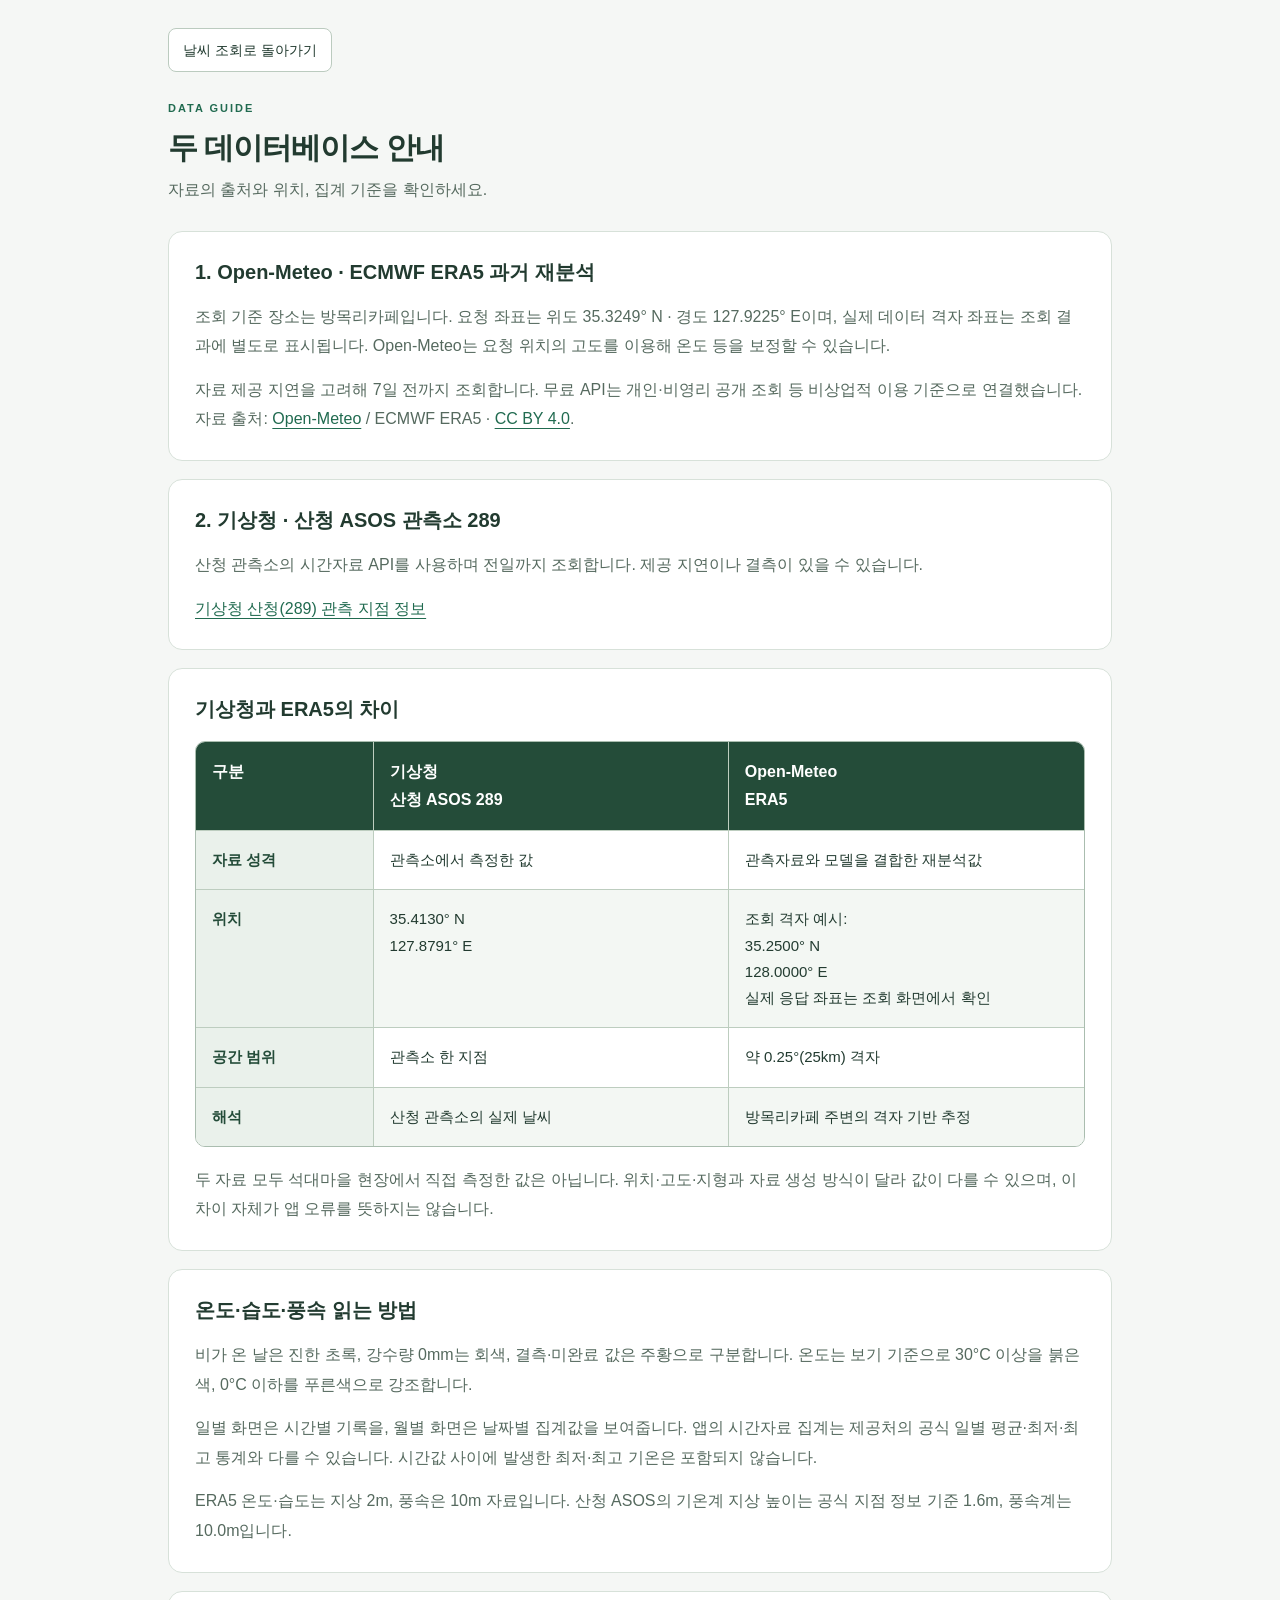
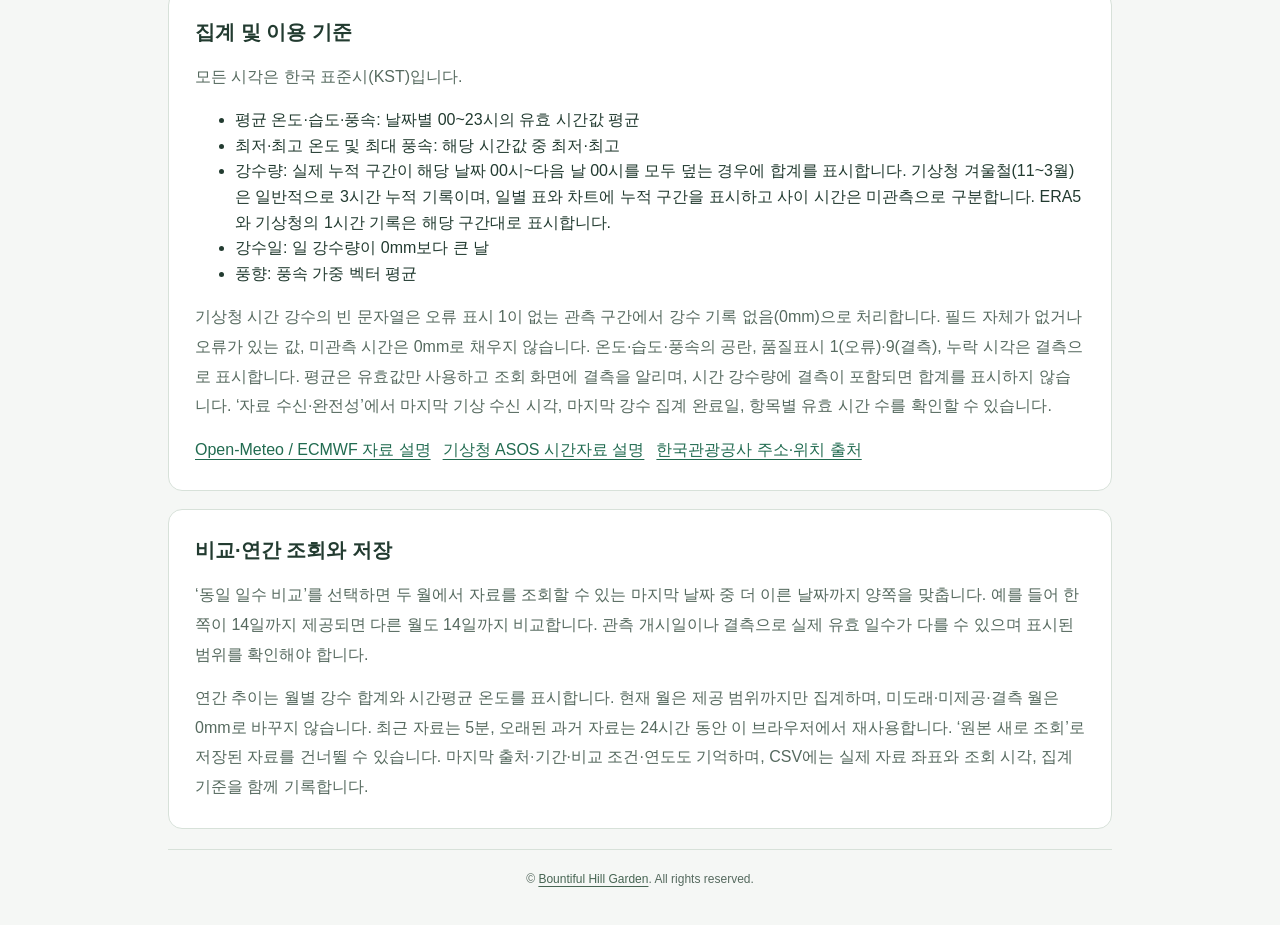
==== commit 07086379: "Link copyright name to email and add boulder favicon" ====
--- a/data-guide.html
+++ b/data-guide.html
@@ -1,6 +1,6 @@
-<!doctype html><html lang="ko"><head><meta charset="utf-8"><meta name="viewport" content="width=device-width,initial-scale=1"><title>두 데이터베이스 안내 · 석대마을 날씨 기록</title><meta name="description" content="산청군 단성면 방목리의 과거 날씨를 일별·월별로 조회하세요."><link rel="stylesheet" href="./design.css?v=20261015-final-audit"></head><body><main class="shell guide-shell"><a class="outline" href="./index.html">날씨 조회로 돌아가기</a><header class="guide-header"><div class="eyebrow">DATA GUIDE</div><h1>두 데이터베이스 안내</h1><p>자료의 출처와 위치, 집계 기준을 확인하세요.</p></header>
+<!doctype html><html lang="ko"><head><meta charset="utf-8"><meta name="viewport" content="width=device-width,initial-scale=1"><title>두 데이터베이스 안내 · 석대마을 날씨 기록</title><meta name="description" content="산청군 단성면 방목리의 과거 날씨를 일별·월별로 조회하세요."><link rel="stylesheet" href="./design.css?v=20261015-stone"><link rel="icon" href="./favicon.ico?v=20261015-stone" sizes="any"><link rel="icon" type="image/svg+xml" href="./favicon.svg?v=20261015-stone"><link rel="apple-touch-icon" sizes="180x180" href="./apple-touch-icon.png?v=20261015-stone"></head><body><main class="shell guide-shell"><a class="outline" href="./index.html">날씨 조회로 돌아가기</a><header class="guide-header"><div class="eyebrow">DATA GUIDE</div><h1>두 데이터베이스 안내</h1><p>자료의 출처와 위치, 집계 기준을 확인하세요.</p></header>
 <section class="guide-section"><h2>1. Open-Meteo · ECMWF ERA5 과거 재분석</h2><p>조회 기준 장소는 방목리카페입니다. 요청 좌표는 위도 35.3249° N · 경도 127.9225° E이며, 실제 데이터 격자 좌표는 조회 결과에 별도로 표시됩니다. Open-Meteo는 요청 위치의 고도를 이용해 온도 등을 보정할 수 있습니다.</p><p>자료 제공 지연을 고려해 7일 전까지 조회합니다. 무료 API는 개인·비영리 공개 조회 등 비상업적 이용 기준으로 연결했습니다. 자료 출처: <a href="https://open-meteo.com/" target="_blank" rel="noopener">Open-Meteo</a> / ECMWF ERA5 · <a href="https://creativecommons.org/licenses/by/4.0/" target="_blank" rel="noopener">CC BY 4.0</a>.</p></section>
 <section class="guide-section"><h2>2. 기상청 · 산청 ASOS 관측소 289</h2><p>산청 관측소의 시간자료 API를 사용하며 전일까지 조회합니다. 제공 지연이나 결측이 있을 수 있습니다.</p><p><a href="https://minwon.kma.go.kr/main/obvStn.do?searchFlag=DB001001&amp;searchStn=%EC%82%B0%EC%B2%AD" target="_blank" rel="noopener">기상청 산청(289) 관측 지점 정보</a></p></section>
 <section class="guide-section"><h2>기상청과 ERA5의 차이</h2><div class="db-comparison"><table><caption class="sr-only">기상청 산청 관측자료와 ERA5 재분석자료 비교</caption><thead><tr><th scope="col">구분</th><th scope="col">기상청<br>산청 ASOS 289</th><th scope="col">Open-Meteo<br>ERA5</th></tr></thead><tbody><tr><th scope="row">자료 성격</th><td>관측소에서 측정한 값</td><td>관측자료와 모델을 결합한 재분석값</td></tr><tr><th scope="row">위치</th><td>35.4130° N<br>127.8791° E</td><td>조회 격자 예시:<br>35.2500° N<br>128.0000° E<br>실제 응답 좌표는 조회 화면에서 확인</td></tr><tr><th scope="row">공간 범위</th><td>관측소 한 지점</td><td>약 0.25°(25km) 격자</td></tr><tr><th scope="row">해석</th><td>산청 관측소의 실제 날씨</td><td>방목리카페 주변의 격자 기반 추정</td></tr></tbody></table></div><p>두 자료 모두 석대마을 현장에서 직접 측정한 값은 아닙니다. 위치·고도·지형과 자료 생성 방식이 달라 값이 다를 수 있으며, 이 차이 자체가 앱 오류를 뜻하지는 않습니다.</p></section>
 <section class="guide-section"><h2>온도·습도·풍속 읽는 방법</h2><p>비가 온 날은 진한 초록, 강수량 0mm는 회색, 결측·미완료 값은 주황으로 구분합니다. 온도는 보기 기준으로 30°C 이상을 붉은색, 0°C 이하를 푸른색으로 강조합니다.</p><p>일별 화면은 시간별 기록을, 월별 화면은 날짜별 집계값을 보여줍니다. 앱의 시간자료 집계는 제공처의 공식 일별 평균·최저·최고 통계와 다를 수 있습니다. 시간값 사이에 발생한 최저·최고 기온은 포함되지 않습니다.</p><p>ERA5 온도·습도는 지상 2m, 풍속은 10m 자료입니다. 산청 ASOS의 기온계 지상 높이는 공식 지점 정보 기준 1.6m, 풍속계는 10.0m입니다.</p></section>
-<section class="guide-section"><h2>집계 및 이용 기준</h2><p>모든 시각은 한국 표준시(KST)입니다.</p><ul><li>평균 온도·습도·풍속: 날짜별 00~23시의 유효 시간값 평균</li><li>최저·최고 온도 및 최대 풍속: 해당 시간값 중 최저·최고</li><li>강수량: 실제 누적 구간이 해당 날짜 00시~다음 날 00시를 모두 덮는 경우에 합계를 표시합니다. 기상청 겨울철(11~3월)은 일반적으로 3시간 누적 기록이며, 일별 표와 차트에 누적 구간을 표시하고 사이 시간은 미관측으로 구분합니다. ERA5와 기상청의 1시간 기록은 해당 구간대로 표시합니다.</li><li>강수일: 일 강수량이 0mm보다 큰 날</li><li>풍향: 풍속 가중 벡터 평균</li></ul><p>기상청 시간 강수의 빈 문자열은 오류 표시 1이 없는 관측 구간에서 강수 기록 없음(0mm)으로 처리합니다. 필드 자체가 없거나 오류가 있는 값, 미관측 시간은 0mm로 채우지 않습니다. 온도·습도·풍속의 공란, 품질표시 1(오류)·9(결측), 누락 시각은 결측으로 표시합니다. 평균은 유효값만 사용하고 조회 화면에 결측을 알리며, 시간 강수량에 결측이 포함되면 합계를 표시하지 않습니다. ‘자료 수신·완전성’에서 마지막 기상 수신 시각, 마지막 강수 집계 완료일, 항목별 유효 시간 수를 확인할 수 있습니다.</p><p class="reference"><a href="https://open-meteo.com/en/docs/historical-weather-api" target="_blank" rel="noopener">Open-Meteo / ECMWF 자료 설명</a><a href="https://www.data.go.kr/data/15057210/openapi.do" target="_blank" rel="noopener">기상청 ASOS 시간자료 설명</a><a href="https://korean.visitkorea.or.kr/detail/ms_detail.do?cotid=a7427859-0ffd-41d9-b59a-51870dbc0fd1" target="_blank" rel="noopener">한국관광공사 주소·위치 출처</a></p></section><section class="guide-section"><h2>비교·연간 조회와 저장</h2><p>‘동일 일수 비교’를 선택하면 두 월에서 자료를 조회할 수 있는 마지막 날짜 중 더 이른 날짜까지 양쪽을 맞춥니다. 예를 들어 한쪽이 14일까지 제공되면 다른 월도 14일까지 비교합니다. 관측 개시일이나 결측으로 실제 유효 일수가 다를 수 있으며 표시된 범위를 확인해야 합니다.</p><p>연간 추이는 월별 강수 합계와 시간평균 온도를 표시합니다. 현재 월은 제공 범위까지만 집계하며, 미도래·미제공·결측 월은 0mm로 바꾸지 않습니다. 최근 자료는 5분, 오래된 과거 자료는 24시간 동안 이 브라우저에서 재사용합니다. ‘원본 새로 조회’로 저장된 자료를 건너뛸 수 있습니다. 마지막 출처·기간·비교 조건·연도도 기억하며, CSV에는 실제 자료 좌표와 조회 시각, 집계 기준을 함께 기록합니다.</p></section><div class="copyright">© Bountiful Hill Garden. All rights reserved. <a href="mailto:voidid@naver.com">voidid@naver.com</a></div></main></body></html>+<section class="guide-section"><h2>집계 및 이용 기준</h2><p>모든 시각은 한국 표준시(KST)입니다.</p><ul><li>평균 온도·습도·풍속: 날짜별 00~23시의 유효 시간값 평균</li><li>최저·최고 온도 및 최대 풍속: 해당 시간값 중 최저·최고</li><li>강수량: 실제 누적 구간이 해당 날짜 00시~다음 날 00시를 모두 덮는 경우에 합계를 표시합니다. 기상청 겨울철(11~3월)은 일반적으로 3시간 누적 기록이며, 일별 표와 차트에 누적 구간을 표시하고 사이 시간은 미관측으로 구분합니다. ERA5와 기상청의 1시간 기록은 해당 구간대로 표시합니다.</li><li>강수일: 일 강수량이 0mm보다 큰 날</li><li>풍향: 풍속 가중 벡터 평균</li></ul><p>기상청 시간 강수의 빈 문자열은 오류 표시 1이 없는 관측 구간에서 강수 기록 없음(0mm)으로 처리합니다. 필드 자체가 없거나 오류가 있는 값, 미관측 시간은 0mm로 채우지 않습니다. 온도·습도·풍속의 공란, 품질표시 1(오류)·9(결측), 누락 시각은 결측으로 표시합니다. 평균은 유효값만 사용하고 조회 화면에 결측을 알리며, 시간 강수량에 결측이 포함되면 합계를 표시하지 않습니다. ‘자료 수신·완전성’에서 마지막 기상 수신 시각, 마지막 강수 집계 완료일, 항목별 유효 시간 수를 확인할 수 있습니다.</p><p class="reference"><a href="https://open-meteo.com/en/docs/historical-weather-api" target="_blank" rel="noopener">Open-Meteo / ECMWF 자료 설명</a><a href="https://www.data.go.kr/data/15057210/openapi.do" target="_blank" rel="noopener">기상청 ASOS 시간자료 설명</a><a href="https://korean.visitkorea.or.kr/detail/ms_detail.do?cotid=a7427859-0ffd-41d9-b59a-51870dbc0fd1" target="_blank" rel="noopener">한국관광공사 주소·위치 출처</a></p></section><section class="guide-section"><h2>비교·연간 조회와 저장</h2><p>‘동일 일수 비교’를 선택하면 두 월에서 자료를 조회할 수 있는 마지막 날짜 중 더 이른 날짜까지 양쪽을 맞춥니다. 예를 들어 한쪽이 14일까지 제공되면 다른 월도 14일까지 비교합니다. 관측 개시일이나 결측으로 실제 유효 일수가 다를 수 있으며 표시된 범위를 확인해야 합니다.</p><p>연간 추이는 월별 강수 합계와 시간평균 온도를 표시합니다. 현재 월은 제공 범위까지만 집계하며, 미도래·미제공·결측 월은 0mm로 바꾸지 않습니다. 최근 자료는 5분, 오래된 과거 자료는 24시간 동안 이 브라우저에서 재사용합니다. ‘원본 새로 조회’로 저장된 자료를 건너뛸 수 있습니다. 마지막 출처·기간·비교 조건·연도도 기억하며, CSV에는 실제 자료 좌표와 조회 시각, 집계 기준을 함께 기록합니다.</p></section><div class="copyright">© <a href="mailto:voidid@naver.com">Bountiful Hill Garden</a>. All rights reserved.</div></main></body></html>
--- a/design.css
+++ b/design.css
@@ -22,3 +22,7 @@
 td.rain-wet{background:#e8f4eb!important}td.rain-zero{background:#fafafa!important}.rain-zero span,.rain-zero strong{color:inherit!important;font-weight:400!important}
 
 .copyright a{display:inline-block;color:#476553;text-decoration:underline;text-underline-offset:3px;margin-left:8px;overflow-wrap:anywhere}@media(max-width:700px){.copyright a{display:block;margin-left:0;margin-top:6px}}
+
+.year-selector{display:grid;grid-template-columns:auto minmax(110px,1fr) auto;gap:8px;align-items:center}.year-selector select{width:100%;min-width:0;min-height:46px}.year-selector button{min-height:46px;padding:10px 14px;white-space:nowrap}.year-selector button:disabled{opacity:.45;cursor:default}@media(max-width:700px){.year-form{grid-template-columns:1fr}.year-form>.primary{width:100%}.year-selector{grid-template-columns:64px minmax(0,1fr) 64px}.year-selector button{padding:10px 6px}}
+
+.copyright a{display:inline;margin:0}@media(max-width:700px){.copyright a{display:inline;margin:0}}
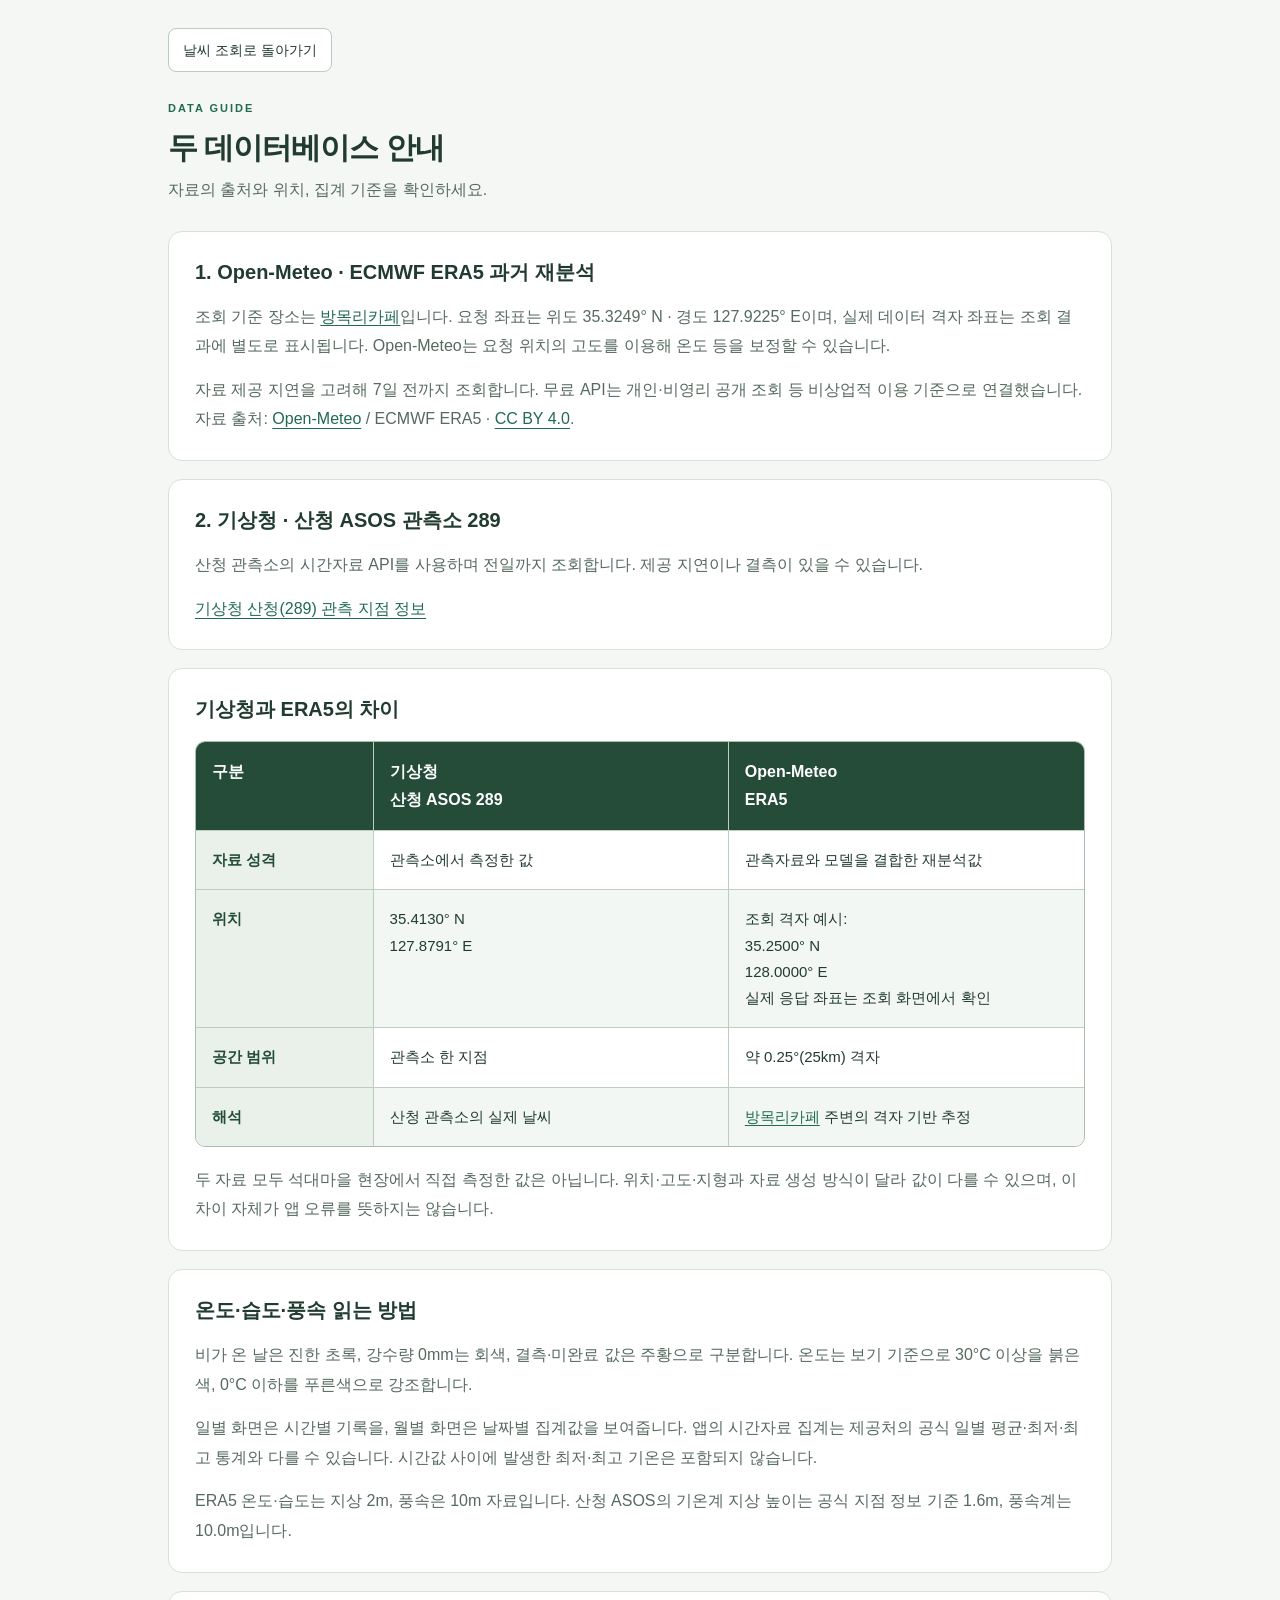
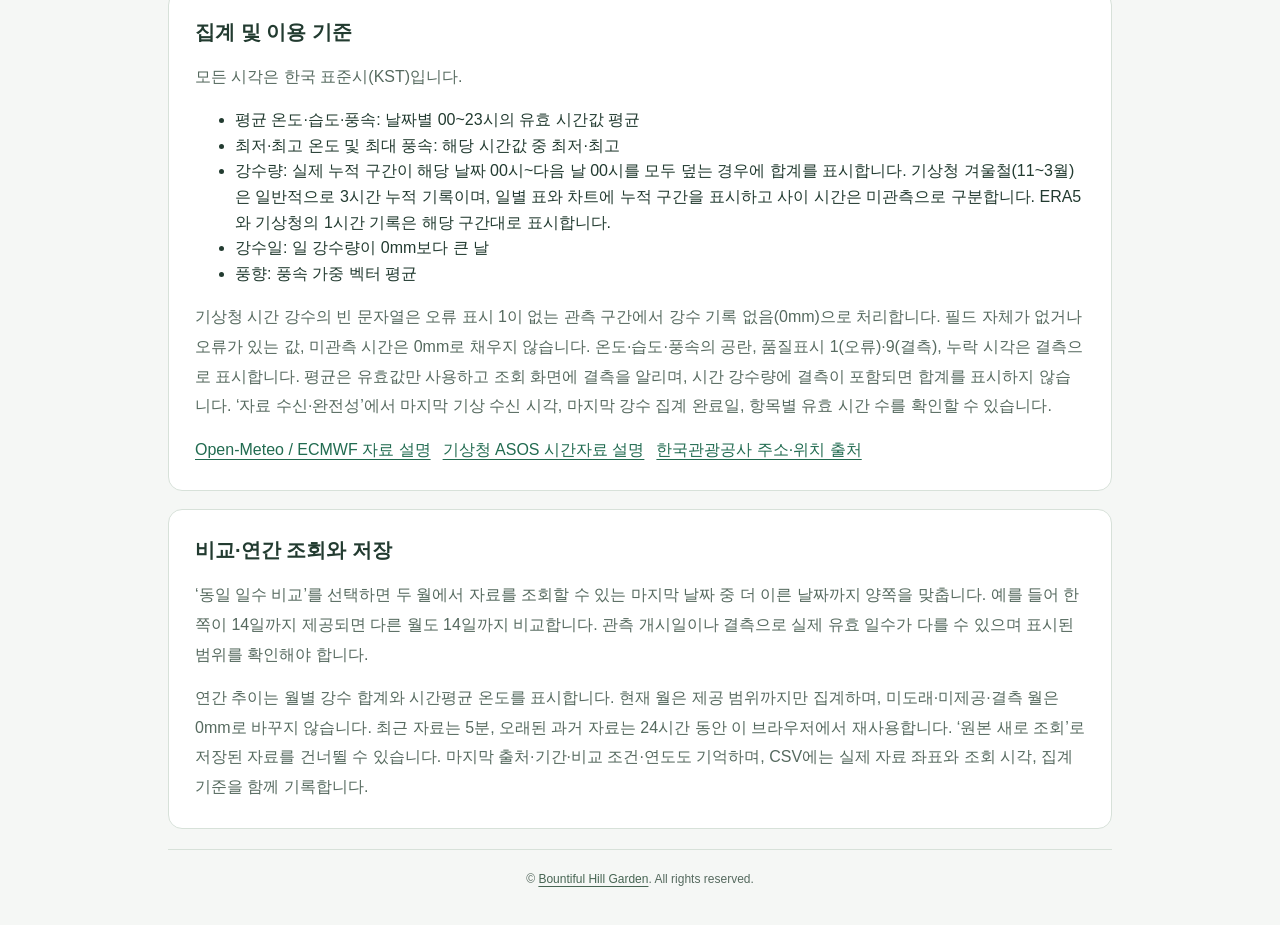
==== commit cd7f2ea6: "Link cafe references to Kakao Map" ====
--- a/data-guide.html
+++ b/data-guide.html
@@ -1,6 +1,6 @@
-<!doctype html><html lang="ko"><head><meta charset="utf-8"><meta name="viewport" content="width=device-width,initial-scale=1"><title>두 데이터베이스 안내 · 석대마을 날씨 기록</title><meta name="description" content="산청군 단성면 방목리의 과거 날씨를 일별·월별로 조회하세요."><link rel="stylesheet" href="./design.css?v=20261015-stone"><link rel="icon" href="./favicon.ico?v=20261015-stone" sizes="any"><link rel="icon" type="image/svg+xml" href="./favicon.svg?v=20261015-stone"><link rel="apple-touch-icon" sizes="180x180" href="./apple-touch-icon.png?v=20261015-stone"></head><body><main class="shell guide-shell"><a class="outline" href="./index.html">날씨 조회로 돌아가기</a><header class="guide-header"><div class="eyebrow">DATA GUIDE</div><h1>두 데이터베이스 안내</h1><p>자료의 출처와 위치, 집계 기준을 확인하세요.</p></header>
-<section class="guide-section"><h2>1. Open-Meteo · ECMWF ERA5 과거 재분석</h2><p>조회 기준 장소는 방목리카페입니다. 요청 좌표는 위도 35.3249° N · 경도 127.9225° E이며, 실제 데이터 격자 좌표는 조회 결과에 별도로 표시됩니다. Open-Meteo는 요청 위치의 고도를 이용해 온도 등을 보정할 수 있습니다.</p><p>자료 제공 지연을 고려해 7일 전까지 조회합니다. 무료 API는 개인·비영리 공개 조회 등 비상업적 이용 기준으로 연결했습니다. 자료 출처: <a href="https://open-meteo.com/" target="_blank" rel="noopener">Open-Meteo</a> / ECMWF ERA5 · <a href="https://creativecommons.org/licenses/by/4.0/" target="_blank" rel="noopener">CC BY 4.0</a>.</p></section>
+<!doctype html><html lang="ko"><head><meta charset="utf-8"><meta name="viewport" content="width=device-width,initial-scale=1"><title>두 데이터베이스 안내 · 석대마을 날씨 기록</title><meta name="description" content="산청군 단성면 방목리의 과거 날씨를 일별·월별로 조회하세요."><link rel="stylesheet" href="./design.css?v=20261015-map-link"><link rel="icon" href="./favicon.ico?v=20261015-stone" sizes="any"><link rel="icon" type="image/svg+xml" href="./favicon.svg?v=20261015-stone"><link rel="apple-touch-icon" sizes="180x180" href="./apple-touch-icon.png?v=20261015-stone"></head><body><main class="shell guide-shell"><a class="outline" href="./index.html">날씨 조회로 돌아가기</a><header class="guide-header"><div class="eyebrow">DATA GUIDE</div><h1>두 데이터베이스 안내</h1><p>자료의 출처와 위치, 집계 기준을 확인하세요.</p></header>
+<section class="guide-section"><h2>1. Open-Meteo · ECMWF ERA5 과거 재분석</h2><p>조회 기준 장소는 <a class="place-link" href="https://map.kakao.com/link/map/%EB%B0%A9%EB%AA%A9%EB%A6%AC%EC%B9%B4%ED%8E%98,35.3249,127.9225" target="_blank" rel="noopener noreferrer" aria-label="방목리카페 지도 보기 (새 창)">방목리카페</a>입니다. 요청 좌표는 위도 35.3249° N · 경도 127.9225° E이며, 실제 데이터 격자 좌표는 조회 결과에 별도로 표시됩니다. Open-Meteo는 요청 위치의 고도를 이용해 온도 등을 보정할 수 있습니다.</p><p>자료 제공 지연을 고려해 7일 전까지 조회합니다. 무료 API는 개인·비영리 공개 조회 등 비상업적 이용 기준으로 연결했습니다. 자료 출처: <a href="https://open-meteo.com/" target="_blank" rel="noopener">Open-Meteo</a> / ECMWF ERA5 · <a href="https://creativecommons.org/licenses/by/4.0/" target="_blank" rel="noopener">CC BY 4.0</a>.</p></section>
 <section class="guide-section"><h2>2. 기상청 · 산청 ASOS 관측소 289</h2><p>산청 관측소의 시간자료 API를 사용하며 전일까지 조회합니다. 제공 지연이나 결측이 있을 수 있습니다.</p><p><a href="https://minwon.kma.go.kr/main/obvStn.do?searchFlag=DB001001&amp;searchStn=%EC%82%B0%EC%B2%AD" target="_blank" rel="noopener">기상청 산청(289) 관측 지점 정보</a></p></section>
-<section class="guide-section"><h2>기상청과 ERA5의 차이</h2><div class="db-comparison"><table><caption class="sr-only">기상청 산청 관측자료와 ERA5 재분석자료 비교</caption><thead><tr><th scope="col">구분</th><th scope="col">기상청<br>산청 ASOS 289</th><th scope="col">Open-Meteo<br>ERA5</th></tr></thead><tbody><tr><th scope="row">자료 성격</th><td>관측소에서 측정한 값</td><td>관측자료와 모델을 결합한 재분석값</td></tr><tr><th scope="row">위치</th><td>35.4130° N<br>127.8791° E</td><td>조회 격자 예시:<br>35.2500° N<br>128.0000° E<br>실제 응답 좌표는 조회 화면에서 확인</td></tr><tr><th scope="row">공간 범위</th><td>관측소 한 지점</td><td>약 0.25°(25km) 격자</td></tr><tr><th scope="row">해석</th><td>산청 관측소의 실제 날씨</td><td>방목리카페 주변의 격자 기반 추정</td></tr></tbody></table></div><p>두 자료 모두 석대마을 현장에서 직접 측정한 값은 아닙니다. 위치·고도·지형과 자료 생성 방식이 달라 값이 다를 수 있으며, 이 차이 자체가 앱 오류를 뜻하지는 않습니다.</p></section>
+<section class="guide-section"><h2>기상청과 ERA5의 차이</h2><div class="db-comparison"><table><caption class="sr-only">기상청 산청 관측자료와 ERA5 재분석자료 비교</caption><thead><tr><th scope="col">구분</th><th scope="col">기상청<br>산청 ASOS 289</th><th scope="col">Open-Meteo<br>ERA5</th></tr></thead><tbody><tr><th scope="row">자료 성격</th><td>관측소에서 측정한 값</td><td>관측자료와 모델을 결합한 재분석값</td></tr><tr><th scope="row">위치</th><td>35.4130° N<br>127.8791° E</td><td>조회 격자 예시:<br>35.2500° N<br>128.0000° E<br>실제 응답 좌표는 조회 화면에서 확인</td></tr><tr><th scope="row">공간 범위</th><td>관측소 한 지점</td><td>약 0.25°(25km) 격자</td></tr><tr><th scope="row">해석</th><td>산청 관측소의 실제 날씨</td><td><a class="place-link" href="https://map.kakao.com/link/map/%EB%B0%A9%EB%AA%A9%EB%A6%AC%EC%B9%B4%ED%8E%98,35.3249,127.9225" target="_blank" rel="noopener noreferrer" aria-label="방목리카페 지도 보기 (새 창)">방목리카페</a> 주변의 격자 기반 추정</td></tr></tbody></table></div><p>두 자료 모두 석대마을 현장에서 직접 측정한 값은 아닙니다. 위치·고도·지형과 자료 생성 방식이 달라 값이 다를 수 있으며, 이 차이 자체가 앱 오류를 뜻하지는 않습니다.</p></section>
 <section class="guide-section"><h2>온도·습도·풍속 읽는 방법</h2><p>비가 온 날은 진한 초록, 강수량 0mm는 회색, 결측·미완료 값은 주황으로 구분합니다. 온도는 보기 기준으로 30°C 이상을 붉은색, 0°C 이하를 푸른색으로 강조합니다.</p><p>일별 화면은 시간별 기록을, 월별 화면은 날짜별 집계값을 보여줍니다. 앱의 시간자료 집계는 제공처의 공식 일별 평균·최저·최고 통계와 다를 수 있습니다. 시간값 사이에 발생한 최저·최고 기온은 포함되지 않습니다.</p><p>ERA5 온도·습도는 지상 2m, 풍속은 10m 자료입니다. 산청 ASOS의 기온계 지상 높이는 공식 지점 정보 기준 1.6m, 풍속계는 10.0m입니다.</p></section>
 <section class="guide-section"><h2>집계 및 이용 기준</h2><p>모든 시각은 한국 표준시(KST)입니다.</p><ul><li>평균 온도·습도·풍속: 날짜별 00~23시의 유효 시간값 평균</li><li>최저·최고 온도 및 최대 풍속: 해당 시간값 중 최저·최고</li><li>강수량: 실제 누적 구간이 해당 날짜 00시~다음 날 00시를 모두 덮는 경우에 합계를 표시합니다. 기상청 겨울철(11~3월)은 일반적으로 3시간 누적 기록이며, 일별 표와 차트에 누적 구간을 표시하고 사이 시간은 미관측으로 구분합니다. ERA5와 기상청의 1시간 기록은 해당 구간대로 표시합니다.</li><li>강수일: 일 강수량이 0mm보다 큰 날</li><li>풍향: 풍속 가중 벡터 평균</li></ul><p>기상청 시간 강수의 빈 문자열은 오류 표시 1이 없는 관측 구간에서 강수 기록 없음(0mm)으로 처리합니다. 필드 자체가 없거나 오류가 있는 값, 미관측 시간은 0mm로 채우지 않습니다. 온도·습도·풍속의 공란, 품질표시 1(오류)·9(결측), 누락 시각은 결측으로 표시합니다. 평균은 유효값만 사용하고 조회 화면에 결측을 알리며, 시간 강수량에 결측이 포함되면 합계를 표시하지 않습니다. ‘자료 수신·완전성’에서 마지막 기상 수신 시각, 마지막 강수 집계 완료일, 항목별 유효 시간 수를 확인할 수 있습니다.</p><p class="reference"><a href="https://open-meteo.com/en/docs/historical-weather-api" target="_blank" rel="noopener">Open-Meteo / ECMWF 자료 설명</a><a href="https://www.data.go.kr/data/15057210/openapi.do" target="_blank" rel="noopener">기상청 ASOS 시간자료 설명</a><a href="https://korean.visitkorea.or.kr/detail/ms_detail.do?cotid=a7427859-0ffd-41d9-b59a-51870dbc0fd1" target="_blank" rel="noopener">한국관광공사 주소·위치 출처</a></p></section><section class="guide-section"><h2>비교·연간 조회와 저장</h2><p>‘동일 일수 비교’를 선택하면 두 월에서 자료를 조회할 수 있는 마지막 날짜 중 더 이른 날짜까지 양쪽을 맞춥니다. 예를 들어 한쪽이 14일까지 제공되면 다른 월도 14일까지 비교합니다. 관측 개시일이나 결측으로 실제 유효 일수가 다를 수 있으며 표시된 범위를 확인해야 합니다.</p><p>연간 추이는 월별 강수 합계와 시간평균 온도를 표시합니다. 현재 월은 제공 범위까지만 집계하며, 미도래·미제공·결측 월은 0mm로 바꾸지 않습니다. 최근 자료는 5분, 오래된 과거 자료는 24시간 동안 이 브라우저에서 재사용합니다. ‘원본 새로 조회’로 저장된 자료를 건너뛸 수 있습니다. 마지막 출처·기간·비교 조건·연도도 기억하며, CSV에는 실제 자료 좌표와 조회 시각, 집계 기준을 함께 기록합니다.</p></section><div class="copyright">© <a href="mailto:voidid@naver.com">Bountiful Hill Garden</a>. All rights reserved.</div></main></body></html>
--- a/design.css
+++ b/design.css
@@ -26,3 +26,8 @@
 .year-selector{display:grid;grid-template-columns:auto minmax(110px,1fr) auto;gap:8px;align-items:center}.year-selector select{width:100%;min-width:0;min-height:46px}.year-selector button{min-height:46px;padding:10px 14px;white-space:nowrap}.year-selector button:disabled{opacity:.45;cursor:default}@media(max-width:700px){.year-form{grid-template-columns:1fr}.year-form>.primary{width:100%}.year-selector{grid-template-columns:64px minmax(0,1fr) 64px}.year-selector button{padding:10px 6px}}
 
 .copyright a{display:inline;margin:0}@media(max-width:700px){.copyright a{display:inline;margin:0}}
+
+/* A year only needs a compact selector, rather than the full form width. */
+.year-form{grid-template-columns:230px max-content;justify-content:start;gap:12px}.year-selector{width:230px;max-width:100%;grid-template-columns:48px minmax(0,1fr) 48px;gap:6px}.year-selector select{min-height:44px;height:44px;padding:8px 10px;font-size:16px}.year-selector button{min-height:44px;height:44px;padding:8px 4px;font-size:14px}.year-form>#yearBtn{justify-self:start}@media(max-width:700px){.year-form{grid-template-columns:1fr}.year-form>#yearBtn{justify-self:stretch}.year-selector{width:230px;grid-template-columns:48px minmax(0,1fr) 48px}}
+
+.place-link{color:#216b50;text-decoration:underline;text-underline-offset:3px}
